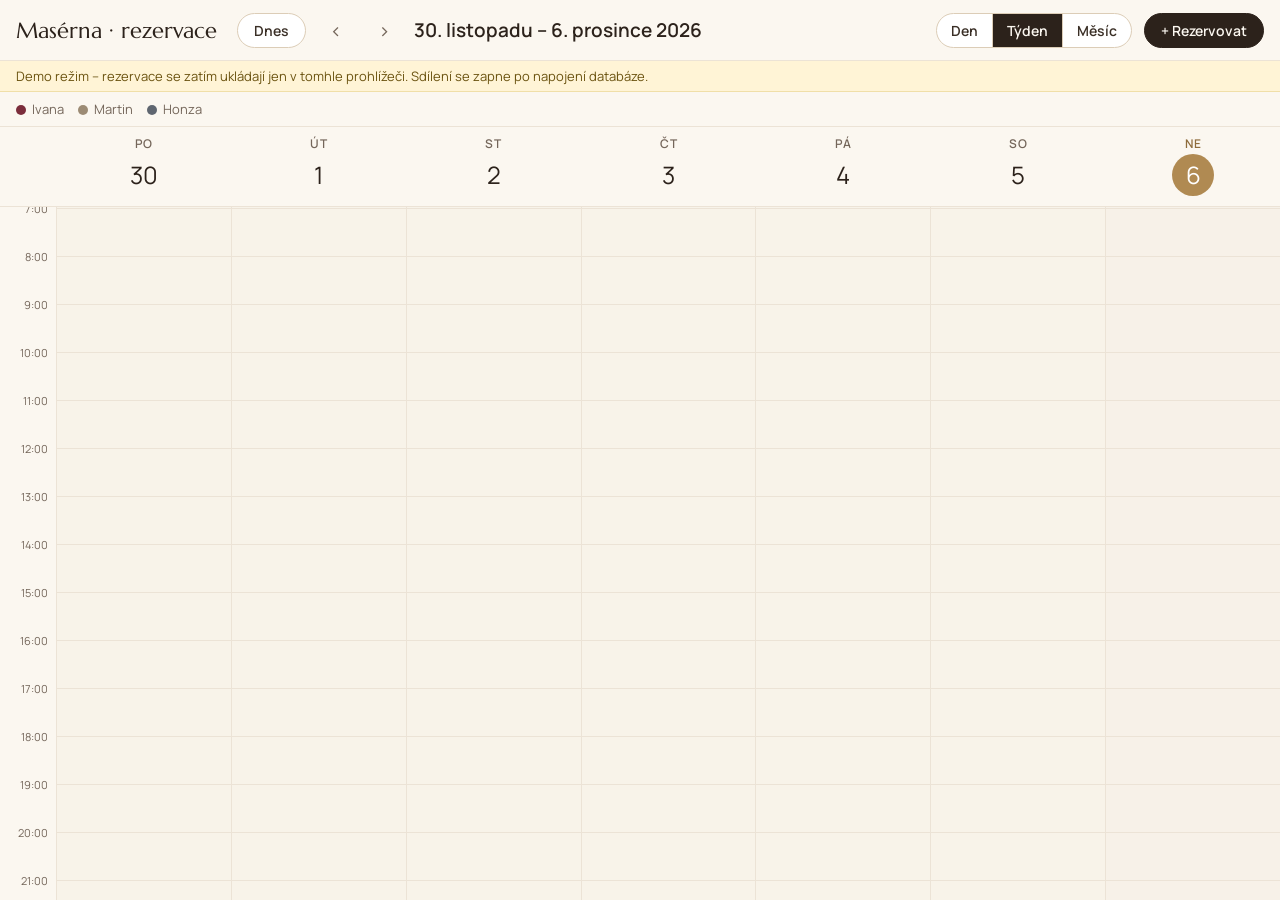
==== maserna/index.html @ 35094e52 "Masérna: sdílený kalendář rezervací (první verze) Co-Authored-By: Claude Opus 5.5 <noreply@anthropic" ====
<!doctype html>
<html lang="cs">
<head>
<meta charset="utf-8">
<meta name="viewport" content="width=device-width, initial-scale=1, viewport-fit=cover">
<meta name="robots" content="noindex, nofollow">
<title>Masérna – rezervace</title>
<link rel="preconnect" href="https://fonts.googleapis.com">
<link rel="preconnect" href="https://fonts.gstatic.com" crossorigin>
<link href="https://fonts.googleapis.com/css2?family=Manrope:wght@400;500;600;700&family=Marcellus&display=swap" rel="stylesheet">
<style>
  :root {
    --cream: #fbf7f0;
    --linen: #f4ece0;
    --sand: #e9dcc8;
    --line: #ece3d6;
    --line-strong: #dccdb7;
    --espresso: #2c221b;
    --ink: #3a2f26;
    --muted: #74665a;
    --gold: #b08a52;
    --gold-deep: #8e6c3c;
    --now: #c0392b;
    --hour: 48px;
    --gutter: 56px;
  }
  * { box-sizing: border-box; }
  html, body { height: 100%; margin: 0; }
  body {
    font-family: Manrope, system-ui, sans-serif;
    color: var(--ink);
    background: var(--cream);
    display: flex; flex-direction: column;
    -webkit-tap-highlight-color: transparent;
  }
  button { font: inherit; color: inherit; cursor: pointer; }

  /* ---------- horní lišta ---------- */
  .bar {
    display: flex; align-items: center; gap: 12px; flex-wrap: wrap;
    padding: 12px 16px; border-bottom: 1px solid var(--line);
    background: var(--cream);
  }
  .brand { font-family: Marcellus, serif; font-size: 22px; color: var(--espresso); margin-right: 8px; white-space: nowrap; }
  .btn {
    border: 1px solid var(--line-strong); background: #fff; border-radius: 999px;
    padding: 7px 16px; font-weight: 600; font-size: 14px;
  }
  .btn:hover { background: var(--linen); }
  .icon-btn {
    width: 36px; height: 36px; border-radius: 50%; border: 0; background: transparent;
    display: inline-grid; place-items: center; font-size: 20px; color: var(--muted);
  }
  .icon-btn:hover { background: var(--linen); color: var(--espresso); }
  .range { font-size: 19px; font-weight: 600; color: var(--espresso); white-space: nowrap; }
  .spacer { flex: 1; }
  .seg { display: inline-flex; border: 1px solid var(--line-strong); border-radius: 999px; overflow: hidden; background: #fff; }
  .seg button { border: 0; background: transparent; padding: 7px 14px; font-weight: 600; font-size: 14px; }
  .seg button + button { border-left: 1px solid var(--line-strong); }
  .seg button.on { background: var(--espresso); color: var(--cream); }
  .btn-primary { background: var(--espresso); color: var(--cream); border-color: var(--espresso); }
  .btn-primary:hover { background: #45362b; }

  .legend { display: flex; gap: 14px; flex-wrap: wrap; padding: 8px 16px; font-size: 13px; color: var(--muted); border-bottom: 1px solid var(--line); align-items: center; }
  .legend .dot { width: 10px; height: 10px; border-radius: 50%; display: inline-block; margin-right: 6px; vertical-align: -1px; }
  .demo { background: #fff4d6; color: #6b5310; padding: 6px 16px; font-size: 13px; border-bottom: 1px solid #f0dfa8; }
  .demo:empty { display: none; }

  /* ---------- časová mřížka (den / týden) ---------- */
  .main { flex: 1; min-height: 0; display: flex; flex-direction: column; }
  .tg-head { display: flex; border-bottom: 1px solid var(--line); background: var(--cream); padding-right: var(--sbw, 0px); }
  .tg-head .gut { width: var(--gutter); flex: none; }
  .dh { flex: 1; min-width: 0; text-align: center; padding: 8px 0 10px; cursor: pointer; border-left: 1px solid transparent; }
  .dh .wd { font-size: 12px; text-transform: uppercase; letter-spacing: .06em; color: var(--muted); font-weight: 600; }
  .dh .dn { font-size: 24px; width: 42px; height: 42px; line-height: 42px; margin: 2px auto 0; border-radius: 50%; color: var(--espresso); }
  .dh.today .wd { color: var(--gold-deep); }
  .dh.today .dn { background: var(--gold); color: #fff; }
  .dh:hover .dn { background: var(--linen); }
  .dh.today:hover .dn { background: var(--gold-deep); }

  .tg-scroll { flex: 1; overflow-y: auto; overflow-x: hidden; position: relative; }
  .tg-body { display: flex; position: relative; height: calc(var(--hour) * 24); user-select: none; -webkit-user-select: none; }
  .tg-body .gut { width: var(--gutter); flex: none; position: relative; }
  .hl { position: absolute; right: 8px; font-size: 11px; color: var(--muted); transform: translateY(-50%); }
  .col { flex: 1; min-width: 0; position: relative; border-left: 1px solid var(--line);
    background-image: linear-gradient(to bottom, var(--line) 1px, transparent 1px);
    background-size: 100% var(--hour);
  }
  .col.past { background-color: rgba(233, 220, 200, .18); }
  .col.today { background-color: rgba(176, 138, 82, .05); }

  .ev {
    position: absolute; left: 2px; right: 6px; border-radius: 6px; padding: 3px 7px;
    color: #fff; font-size: 12px; line-height: 1.3; overflow: hidden; cursor: grab;
    box-shadow: 0 0 0 1px rgba(255,255,255,.9); touch-action: none;
  }
  .ev:active { cursor: grabbing; }
  .ev .who { font-weight: 700; }
  .ev .when, .ev .note { opacity: .92; white-space: nowrap; overflow: hidden; text-overflow: ellipsis; }
  .ev.short { padding-top: 1px; padding-bottom: 1px; }
  .ev.short .who, .ev.short .when { display: inline; }
  .ev.short .when { margin-left: 4px; }
  .ev.dragging { opacity: .85; box-shadow: 0 6px 18px rgba(44,34,27,.3); z-index: 5; }
  .ev .rs { position: absolute; left: 0; right: 0; bottom: 0; height: 8px; cursor: ns-resize; }
  .ghost { position: absolute; left: 2px; right: 6px; border-radius: 6px; background: rgba(44,34,27,.18); border: 1px dashed var(--espresso); font-size: 12px; padding: 3px 7px; color: var(--espresso); font-weight: 600; pointer-events: none; }

  .now { position: absolute; left: -1px; right: 0; height: 2px; background: var(--now); z-index: 4; pointer-events: none; }
  .now::before { content: ""; position: absolute; left: -5px; top: -4px; width: 10px; height: 10px; border-radius: 50%; background: var(--now); }

  /* ---------- měsíc ---------- */
  .mh { display: grid; grid-template-columns: repeat(7, 1fr); border-bottom: 1px solid var(--line); }
  .mh div { text-align: center; font-size: 12px; text-transform: uppercase; letter-spacing: .06em; color: var(--muted); font-weight: 600; padding: 8px 0; }
  .mg { flex: 1; display: grid; grid-template-columns: repeat(7, 1fr); grid-auto-rows: 1fr; min-height: 0; overflow-y: auto; }
  .mc { border-right: 1px solid var(--line); border-bottom: 1px solid var(--line); padding: 4px; min-height: 92px; overflow: hidden; cursor: pointer; }
  .mc.other { background: rgba(233, 220, 200, .25); }
  .mc.other .md { color: var(--muted); opacity: .7; }
  .md { font-size: 13px; font-weight: 600; text-align: center; width: 26px; height: 26px; line-height: 26px; margin: 0 auto 2px; border-radius: 50%; }
  .mc.today .md { background: var(--gold); color: #fff; }
  .chip { display: block; width: 100%; text-align: left; border: 0; border-radius: 4px; color: #fff; font-size: 12px; padding: 2px 6px; margin-top: 2px; white-space: nowrap; overflow: hidden; text-overflow: ellipsis; }
  .more { font-size: 12px; color: var(--muted); padding: 2px 6px; }

  /* ---------- modal ---------- */
  .backdrop { position: fixed; inset: 0; background: rgba(44,34,27,.35); display: none; align-items: center; justify-content: center; z-index: 50; padding: 16px; }
  .backdrop.open { display: flex; }
  .modal { background: #fff; border-radius: 16px; width: 100%; max-width: 420px; padding: 20px 22px; box-shadow: 0 20px 60px rgba(44,34,27,.3); max-height: 100%; overflow-y: auto; }
  .modal h2 { font-family: Marcellus, serif; font-weight: 400; font-size: 22px; margin: 0 0 16px; color: var(--espresso); }
  .lbl { font-size: 12px; font-weight: 600; color: var(--muted); text-transform: uppercase; letter-spacing: .05em; margin: 14px 0 6px; }
  .people { display: flex; flex-wrap: wrap; gap: 8px; }
  .person { border: 2px solid var(--line-strong); background: #fff; border-radius: 999px; padding: 6px 14px 6px 10px; font-weight: 600; font-size: 14px; display: inline-flex; align-items: center; gap: 7px; }
  .person .dot { width: 12px; height: 12px; border-radius: 50%; }
  .person.on { color: #fff; }
  .row { display: flex; gap: 8px; align-items: center; flex-wrap: wrap; }
  input[type=date], input[type=time], input[type=text] {
    font: inherit; font-size: 15px; border: 1px solid var(--line-strong); border-radius: 10px; padding: 8px 10px; background: #fff; color: var(--ink);
  }
  input[type=text] { width: 100%; }
  input:focus { outline: 2px solid var(--gold); outline-offset: 0; border-color: var(--gold); }
  .err { color: var(--now); font-size: 14px; margin-top: 12px; min-height: 0; }
  .err:empty { display: none; }
  .actions { display: flex; gap: 8px; margin-top: 20px; align-items: center; }
  .btn-danger { color: var(--now); border-color: #e9c3bd; }
  .btn-danger:hover { background: #fbeceb; }

  .toast { position: fixed; left: 50%; bottom: 24px; transform: translateX(-50%) translateY(20px); background: var(--espresso); color: var(--cream); padding: 10px 18px; border-radius: 10px; font-size: 14px; opacity: 0; transition: .2s; pointer-events: none; z-index: 60; max-width: calc(100% - 32px); }
  .toast.show { opacity: 1; transform: translateX(-50%) translateY(0); }

  .fab { display: none; }
  @media (max-width: 700px) {
    .brand { font-size: 18px; width: 100%; }
    .range { font-size: 16px; }
    .bar { gap: 6px; padding: 10px 12px; }
    .bar .add-desktop { display: none; }
    :root { --gutter: 44px; --hour: 52px; }
    .dh .dn { font-size: 18px; width: 34px; height: 34px; line-height: 34px; }
    .mc { min-height: 64px; padding: 2px; }
    .chip { font-size: 10px; padding: 1px 3px; }
    .fab { display: grid; place-items: center; position: fixed; right: 18px; bottom: calc(18px + env(safe-area-inset-bottom)); width: 56px; height: 56px; border-radius: 18px; border: 0; background: var(--espresso); color: var(--cream); font-size: 28px; box-shadow: 0 8px 24px rgba(44,34,27,.35); z-index: 20; }
  }
</style>
</head>
<body>

<header class="bar">
  <div class="brand">Masérna · rezervace</div>
  <button class="btn" id="today">Dnes</button>
  <button class="icon-btn" id="prev" aria-label="Předchozí">‹</button>
  <button class="icon-btn" id="next" aria-label="Další">›</button>
  <div class="range" id="range"></div>
  <div class="spacer"></div>
  <div class="seg" id="views">
    <button data-v="day">Den</button><button data-v="week">Týden</button><button data-v="month">Měsíc</button>
  </div>
  <button class="btn btn-primary add-desktop" id="add">+ Rezervovat</button>
</header>
<div class="demo" id="demo"></div>
<div class="legend" id="legend"></div>
<main class="main" id="main"></main>
<button class="fab" id="fab" aria-label="Rezervovat">+</button>

<div class="backdrop" id="backdrop">
  <form class="modal" id="form" autocomplete="off">
    <h2 id="mtitle">Nová rezervace</h2>
    <div class="lbl">Kdo si masérnu bere</div>
    <div class="people" id="mpeople"></div>
    <div class="lbl">Kdy</div>
    <div class="row">
      <input type="date" id="mdate" required>
      <input type="time" id="mfrom" step="900" required>
      <span>–</span>
      <input type="time" id="mto" step="900" required>
    </div>
    <div class="lbl">Poznámka (nepovinné)</div>
    <input type="text" id="mnote" maxlength="80" placeholder="např. klientka, úklid…">
    <div class="err" id="merr"></div>
    <div class="actions">
      <button type="button" class="btn btn-danger" id="mdel">Smazat</button>
      <div class="spacer"></div>
      <button type="button" class="btn" id="mcancel">Zrušit</button>
      <button type="submit" class="btn btn-primary">Uložit</button>
    </div>
  </form>
</div>
<div class="toast" id="toast"></div>

<script src="config.js"></script>
<script>
(() => {
  const CFG = window.MASERNA_CONFIG || {};
  const PEOPLE = CFG.people || [];
  const SNAP = 15;               // minuty
  const DAY_MIN = 24 * 60;
  const $ = (id) => document.getElementById(id);

  // ---------- datumy ----------
  const sod = (d) => { const x = new Date(d); x.setHours(0, 0, 0, 0); return x; };
  const addDays = (d, n) => { const x = new Date(d); x.setDate(x.getDate() + n); return x; };
  const sow = (d) => { const x = sod(d); return addDays(x, -((x.getDay() + 6) % 7)); }; // pondělí
  const sameDay = (a, b) => a.getFullYear() === b.getFullYear() && a.getMonth() === b.getMonth() && a.getDate() === b.getDate();
  const minsOf = (d) => d.getHours() * 60 + d.getMinutes();
  const atMin = (day, m) => { const x = sod(day); x.setMinutes(m); return x; };
  const pad = (n) => String(n).padStart(2, "0");
  const ymd = (d) => `${d.getFullYear()}-${pad(d.getMonth() + 1)}-${pad(d.getDate())}`;
  const hm = (d) => `${d.getHours()}:${pad(d.getMinutes())}`;
  const hmInput = (d) => `${pad(d.getHours())}:${pad(d.getMinutes())}`;
  const parseYmd = (s) => { const [y, m, d] = s.split("-").map(Number); return new Date(y, m - 1, d); };
  const fmt = (d, o) => new Intl.DateTimeFormat("cs-CZ", o).format(d);
  const cap = (s) => s.charAt(0).toUpperCase() + s.slice(1);

  const colorOf = (name) => (PEOPLE.find((p) => p.name === name) || {}).color || "#8a7b6d";

  // ---------- úložiště ----------
  const remote = CFG.supabaseUrl && CFG.supabaseKey;
  const store = remote ? supabaseStore() : localStore();

  function supabaseStore() {
    const base = CFG.supabaseUrl.replace(/\/$/, "") + "/rest/v1/bookings";
    const headers = {
      apikey: CFG.supabaseKey,
      Authorization: "Bearer " + CFG.supabaseKey,
      "Content-Type": "application/json",
      Prefer: "return=representation",
    };
    async function call(url, opts = {}) {
      const r = await fetch(url, { ...opts, headers });
      if (!r.ok) {
        const body = await r.json().catch(() => ({}));
        const e = new Error(body.message || r.statusText);
        e.conflict = body.code === "23P01"; // porušení exclusion constraintu = překryv
        throw e;
      }
      return r.status === 204 ? null : r.json();
    }
    return {
      list: (from, to) => call(`${base}?select=*&starts_at=lt.${encodeURIComponent(to.toISOString())}&ends_at=gt.${encodeURIComponent(from.toISOString())}&order=starts_at`),
      create: (b) => call(base, { method: "POST", body: JSON.stringify(b) }).then((r) => r[0]),
      update: (id, b) => call(`${base}?id=eq.${id}`, { method: "PATCH", body: JSON.stringify(b) }).then((r) => r[0]),
      remove: (id) => call(`${base}?id=eq.${id}`, { method: "DELETE" }),
    };
  }

  function localStore() {
    const KEY = "maserna-demo";
    const read = () => { try { return JSON.parse(localStorage.getItem(KEY)) || []; } catch { return []; } };
    const write = (a) => { try { localStorage.setItem(KEY, JSON.stringify(a)); } catch {} };
    return {
      list: async (from, to) => read().filter((b) => new Date(b.starts_at) < to && new Date(b.ends_at) > from),
      create: async (b) => { const n = { ...b, id: crypto.randomUUID() }; write([...read(), n]); return n; },
      update: async (id, b) => { const a = read().map((x) => (x.id === id ? { ...x, ...b } : x)); write(a); return a.find((x) => x.id === id); },
      remove: async (id) => write(read().filter((x) => x.id !== id)),
    };
  }

  // ---------- stav ----------
  let view = localGet("maserna-view") || (innerWidth < 700 ? "day" : "week");
  if (innerWidth < 700 && view === "week") view = "day";
  let cursor = sod(new Date());
  let bookings = [];
  let busy = false;         // probíhá tažení – nepřekreslovat z pollingu
  let editing = null;       // upravovaná rezervace (null = nová)
  let lastScroll = null;

  function localGet(k) { try { return localStorage.getItem(k); } catch { return null; } }
  function localSet(k, v) { try { localStorage.setItem(k, v); } catch {} }

  function visibleRange() {
    if (view === "day") return [sod(cursor), addDays(sod(cursor), 1)];
    if (view === "week") { const s = sow(cursor); return [s, addDays(s, 7)]; }
    const first = new Date(cursor.getFullYear(), cursor.getMonth(), 1);
    const s = sow(first);
    return [s, addDays(s, 42)];
  }

  async function load() {
    const [from, to] = visibleRange();
    try {
      bookings = await store.list(from, to);
    } catch (e) {
      toast("Nepodařilo se načíst rezervace: " + e.message);
    }
    if (!busy) render();
  }

  function conflictWith(start, end, ignoreId) {
    return bookings.find((b) => b.id !== ignoreId && new Date(b.starts_at) < end && new Date(b.ends_at) > start);
  }

  function conflictMsg() {
    return "V tu dobu už je masérna rezervovaná.";
  }

  async function save(id, data) {
    try {
      if (id) {
        const u = await store.update(id, data);
        bookings = bookings.map((b) => (b.id === id ? u : b));
      } else {
        bookings.push(await store.create(data));
      }
      render();
      return true;
    } catch (e) {
      await load();
      toast(e.conflict ? conflictMsg() : "Uložení selhalo: " + e.message);
      return false;
    }
  }

  // ---------- vykreslení ----------
  function render() {
    for (const b of document.querySelectorAll("#views button")) b.classList.toggle("on", b.dataset.v === view);
    $("range").textContent = rangeLabel();
    const sc = document.querySelector(".tg-scroll");
    if (sc) lastScroll = sc.scrollTop;
    const main = $("main");
    main.innerHTML = "";
    if (view === "month") renderMonth(main); else renderGrid(main);
  }

  function rangeLabel() {
    if (view === "day") return cap(fmt(cursor, { weekday: "long", day: "numeric", month: "long", year: "numeric" }));
    if (view === "month") return cap(fmt(cursor, { month: "long", year: "numeric" }));
    const s = sow(cursor), e = addDays(s, 6);
    if (s.getMonth() === e.getMonth()) return `${s.getDate()}.–${fmt(e, { day: "numeric", month: "long", year: "numeric" })}`;
    return `${fmt(s, { day: "numeric", month: "long" })} – ${fmt(e, { day: "numeric", month: "long", year: "numeric" })}`;
  }

  function renderGrid(main) {
    const days = view === "day" ? [sod(cursor)] : [...Array(7)].map((_, i) => addDays(sow(cursor), i));
    const today = sod(new Date());

    const head = el("div", "tg-head");
    head.append(el("div", "gut"));
    for (const d of days) {
      const h = el("div", "dh" + (sameDay(d, today) ? " today" : ""));
      h.innerHTML = `<div class="wd">${fmt(d, { weekday: "short" })}</div><div class="dn">${d.getDate()}</div>`;
      h.onclick = () => { cursor = d; setView("day"); };
      head.append(h);
    }

    const scroll = el("div", "tg-scroll");
    const body = el("div", "tg-body");
    const gut = el("div", "gut");
    for (let h = 1; h < 24; h++) {
      const l = el("div", "hl");
      l.style.top = `calc(var(--hour) * ${h})`;
      l.textContent = `${h}:00`;
      gut.append(l);
    }
    body.append(gut);

    for (const d of days) {
      const col = el("div", "col" + (sameDay(d, today) ? " today" : d < today ? " past" : ""));
      col.dataset.date = ymd(d);
      layoutDay(d).forEach(({ b, lane, lanes }) => col.append(eventEl(b, lane, lanes)));
      if (sameDay(d, today)) {
        const n = el("div", "now");
        n.style.top = `calc(var(--hour) * ${minsOf(new Date()) / 60})`;
        col.append(n);
      }
      attachCreate(col);
      body.append(col);
    }
    scroll.append(body);
    main.append(head, scroll);

    // šířka scrollbaru, ať hlavička sedí na sloupce
    head.style.setProperty("--sbw", scroll.offsetWidth - scroll.clientWidth + "px");
    scroll.scrollTop = lastScroll ?? hourPx() * (CFG.dayStartHour ?? 7);
  }

  const hourPx = () => parseFloat(getComputedStyle(document.documentElement).getPropertyValue("--hour")) || 48;

  // Rozdělí překrývající se rezervace (pokud by nějaké byly) do sloupečků vedle sebe.
  function layoutDay(day) {
    const list = bookings
      .filter((b) => sameDay(new Date(b.starts_at), day))
      .sort((a, b) => new Date(a.starts_at) - new Date(b.starts_at));
    const out = [];
    let cluster = [], clusterEnd = 0;
    const flush = () => {
      const laneEnds = [];
      for (const it of cluster) {
        let lane = laneEnds.findIndex((e) => e <= it.s);
        if (lane < 0) lane = laneEnds.length;
        laneEnds[lane] = it.e;
        it.lane = lane;
      }
      cluster.forEach((it) => out.push({ b: it.b, lane: it.lane, lanes: laneEnds.length }));
      cluster = [];
    };
    for (const b of list) {
      const s = minsOf(new Date(b.starts_at));
      const e = sameDay(new Date(b.ends_at), day) ? minsOf(new Date(b.ends_at)) : DAY_MIN;
      if (cluster.length && s >= clusterEnd) flush();
      cluster.push({ b, s, e });
      clusterEnd = Math.max(clusterEnd, e);
    }
    if (cluster.length) flush();
    return out;
  }

  function eventEl(b, lane = 0, lanes = 1) {
    const s = new Date(b.starts_at), e = new Date(b.ends_at);
    const ev = el("div", "ev");
    ev.dataset.id = b.id;
    ev.style.background = colorOf(b.person);
    if (lanes > 1) {
      ev.style.left = `calc(${(lane / lanes) * 100}% + 2px)`;
      ev.style.right = "auto";
      ev.style.width = `calc(${100 / lanes}% - 6px)`;
    }
    placeEvent(ev, minsOf(s), sameDay(s, e) ? minsOf(e) : DAY_MIN);
    ev.innerHTML = `<div class="who"></div><div class="when"></div><div class="note"></div><div class="rs"></div>`;
    fillEvent(ev, b.person, s, e, b.note);
    attachDrag(ev, b);
    return ev;
  }

  function placeEvent(ev, sMin, eMin) {
    ev.style.top = `calc(var(--hour) * ${sMin / 60})`;
    ev.style.height = `calc(var(--hour) * ${(eMin - sMin) / 60} - 2px)`;
    ev.classList.toggle("short", eMin - sMin <= 30);
  }

  function fillEvent(ev, person, s, e, note) {
    ev.querySelector(".who").textContent = person;
    ev.querySelector(".when").textContent = `${hm(s)}–${hm(e)}`;
    ev.querySelector(".note").textContent = note || "";
  }

  function renderMonth(main) {
    const [start] = visibleRange();
    const today = sod(new Date());
    const mh = el("div", "mh");
    for (let i = 0; i < 7; i++) mh.append(Object.assign(el("div"), { textContent: fmt(addDays(start, i), { weekday: "short" }) }));
    const mg = el("div", "mg");
    const maxChips = innerWidth < 700 ? 2 : 3;
    for (let i = 0; i < 42; i++) {
      const d = addDays(start, i);
      const c = el("div", "mc" + (d.getMonth() !== cursor.getMonth() ? " other" : "") + (sameDay(d, today) ? " today" : ""));
      c.append(Object.assign(el("div", "md"), { textContent: d.getDate() }));
      const list = bookings.filter((b) => sameDay(new Date(b.starts_at), d)).sort((a, b) => new Date(a.starts_at) - new Date(b.starts_at));
      list.slice(0, maxChips).forEach((b) => {
        const ch = el("button", "chip");
        ch.type = "button";
        ch.style.background = colorOf(b.person);
        ch.textContent = `${hm(new Date(b.starts_at))} ${b.person}`;
        ch.onclick = (e) => { e.stopPropagation(); openModal(b); };
        c.append(ch);
      });
      if (list.length > maxChips) c.append(Object.assign(el("div", "more"), { textContent: `+${list.length - maxChips} další` }));
      c.onclick = () => { cursor = d; setView("day"); };
      mg.append(c);
    }
    main.append(mh, mg);
  }

  function renderLegend() {
    $("legend").innerHTML = PEOPLE.map((p) => `<span><span class="dot" style="background:${p.color}"></span>${esc(p.name)}</span>`).join("");
    $("demo").textContent = remote ? "" : "Demo režim – rezervace se zatím ukládají jen v tomhle prohlížeči. Sdílení se zapne po napojení databáze.";
  }

  // ---------- interakce v mřížce ----------
  function colAt(x) {
    for (const c of document.querySelectorAll(".col")) {
      const r = c.getBoundingClientRect();
      if (x >= r.left && x < r.right) return c;
    }
    return null;
  }
  const yToMin = (col, y) => ((y - col.getBoundingClientRect().top) / hourPx()) * 60;
  const snap = (m, f = Math.round) => f(m / SNAP) * SNAP;
  const clamp = (v, a, b) => Math.max(a, Math.min(b, v));

  // tažením po prázdném místě se vytvoří nová rezervace, ťuknutím 1h rezervace
  function attachCreate(col) {
    col.addEventListener("pointerdown", (e) => {
      if (e.target !== col || e.button > 0) return;
      const touch = e.pointerType === "touch";
      const m0 = clamp(snap(yToMin(col, e.clientY), Math.floor), 0, DAY_MIN - SNAP);
      const x0 = e.clientX, y0 = e.clientY;
      let ghost = null, range = null, cancelled = false;

      const move = (ev) => {
        if (touch) return; // na mobilu tah = scroll
        if (!ghost && Math.hypot(ev.clientX - x0, ev.clientY - y0) < 5) return;
        busy = true;
        if (!ghost) { ghost = el("div", "ghost"); col.append(ghost); }
        const m1 = clamp(snap(yToMin(col, ev.clientY), Math.ceil), 0, DAY_MIN);
        const s = Math.min(m0, m1), en = Math.max(m0 + SNAP, m1);
        range = [s, en];
        ghost.style.top = `calc(var(--hour) * ${s / 60})`;
        ghost.style.height = `calc(var(--hour) * ${(en - s) / 60} - 2px)`;
        const d = parseYmd(col.dataset.date);
        ghost.textContent = `${hm(atMin(d, s))}–${hm(atMin(d, en))}`;
      };
      const cancel = () => { cancelled = true; cleanup(); };
      const up = () => {
        cleanup();
        if (cancelled) return;
        const d = parseYmd(col.dataset.date);
        let s, en;
        if (range) [s, en] = range;
        else { s = clamp(Math.floor(m0 / 30) * 30, 0, DAY_MIN - 60); en = s + 60; }
        openModal(null, atMin(d, s), atMin(d, en));
        ghost?.remove();
        busy = false;
      };
      const cleanup = () => {
        removeEventListener("pointermove", move);
        removeEventListener("pointerup", up);
        removeEventListener("pointercancel", cancel);
        if (cancelled) { ghost?.remove(); busy = false; }
      };
      addEventListener("pointermove", move);
      addEventListener("pointerup", up);
      addEventListener("pointercancel", cancel);
    });
  }

  // přesun rezervace (i mezi dny) a změna délky za spodní okraj
  function attachDrag(ev, b) {
    ev.addEventListener("pointerdown", (e) => {
      if (e.button > 0) return;
      e.stopPropagation();
      e.preventDefault();
      const resize = e.target.classList.contains("rs");
      const os = new Date(b.starts_at), oe = new Date(b.ends_at);
      const sMin = minsOf(os), dur = (oe - os) / 60000;
      const x0 = e.clientX, y0 = e.clientY;
      let moved = false, ns = os, ne = oe;

      const move = (m) => {
        if (!moved && Math.hypot(m.clientX - x0, m.clientY - y0) < 5) return;
        moved = true; busy = true;
        ev.classList.add("dragging");
        const delta = snap(((m.clientY - y0) / hourPx()) * 60);
        if (resize) {
          const eMin = clamp(sMin + dur + delta, sMin + SNAP, DAY_MIN);
          ns = os; ne = atMin(os, eMin);
          placeEvent(ev, sMin, eMin);
        } else {
          const col = colAt(m.clientX) || ev.parentElement;
          if (col !== ev.parentElement) col.append(ev);
          const d = parseYmd(col.dataset.date);
          const st = clamp(sMin + delta, 0, DAY_MIN - dur);
          ns = atMin(d, st); ne = new Date(ns.getTime() + dur * 60000);
          placeEvent(ev, st, st + dur);
        }
        fillEvent(ev, b.person, ns, ne, b.note);
      };
      const up = async () => {
        removeEventListener("pointermove", move);
        removeEventListener("pointerup", up);
        removeEventListener("pointercancel", up);
        ev.classList.remove("dragging");
        busy = false;
        if (!moved) return openModal(b);
        if (+ns === +os && +ne === +oe) return render();
        const c = conflictWith(ns, ne, b.id);
        if (c) { toast(conflictMsg(c)); return render(); }
        await save(b.id, { starts_at: ns.toISOString(), ends_at: ne.toISOString() });
      };
      addEventListener("pointermove", move);
      addEventListener("pointerup", up);
      addEventListener("pointercancel", up);
    });
  }

  // ---------- modal ----------
  let chosen = null;

  function openModal(b, start, end) {
    editing = b;
    if (b) { start = new Date(b.starts_at); end = new Date(b.ends_at); }
    if (!start) {
      const n = new Date();
      const base = view === "day" || sameDay(cursor, sod(n)) ? (sameDay(cursor, sod(n)) ? n : cursor) : cursor;
      const m = sameDay(base, n) ? Math.ceil((minsOf(n) + 1) / 30) * 30 : 9 * 60;
      start = atMin(base, Math.min(m, DAY_MIN - 60));
      end = new Date(start.getTime() + 3600000);
    }
    chosen = b ? b.person : localGet("maserna-me") || null;
    $("mtitle").textContent = b ? "Upravit rezervaci" : "Nová rezervace";
    $("mdate").value = ymd(start);
    $("mfrom").value = hmInput(start);
    $("mto").value = hmInput(end);
    $("mnote").value = b?.note || "";
    $("mdel").style.display = b ? "" : "none";
    $("merr").textContent = "";
    renderPeople();
    $("backdrop").classList.add("open");
  }

  function closeModal() { $("backdrop").classList.remove("open"); editing = null; }

  function renderPeople() {
    const wrap = $("mpeople");
    wrap.innerHTML = "";
    for (const p of PEOPLE) {
      const btn = el("button", "person" + (chosen === p.name ? " on" : ""));
      btn.type = "button";
      btn.innerHTML = `<span class="dot" style="background:${p.color}"></span>${esc(p.name)}`;
      if (chosen === p.name) { btn.style.background = p.color; btn.style.borderColor = p.color; btn.querySelector(".dot").style.background = "#fff"; }
      btn.onclick = () => { chosen = p.name; renderPeople(); };
      wrap.append(btn);
    }
  }

  $("form").addEventListener("submit", async (e) => {
    e.preventDefault();
    const err = $("merr");
    if (!chosen) return (err.textContent = "Vyber, kdo si masérnu bere.");
    const d = parseYmd($("mdate").value);
    const [fh, fm] = $("mfrom").value.split(":").map(Number);
    const [th, tm] = $("mto").value.split(":").map(Number);
    const s = atMin(d, fh * 60 + fm);
    const en = th === 0 && tm === 0 ? addDays(d, 1) : atMin(d, th * 60 + tm);
    if (en <= s) return (err.textContent = "Konec musí být později než začátek.");
    // ověř kolize i mimo zrovna zobrazený rozsah
    try {
      const around = await store.list(s, en);
      const c = around.find((x) => x.id !== editing?.id);
      if (c) return (err.textContent = conflictMsg(c));
    } catch {}
    localSet("maserna-me", chosen);
    const data = { person: chosen, note: $("mnote").value.trim() || null, starts_at: s.toISOString(), ends_at: en.toISOString() };
    const id = editing?.id;
    if (await save(id, data)) {
      closeModal();
      toast(id ? "Rezervace upravena." : "Masérna je zarezervovaná.");
    }
  });

  $("mdel").onclick = async () => {
    if (!editing || !confirm(`Smazat rezervaci – ${editing.person}?`)) return;
    try {
      await store.remove(editing.id);
      bookings = bookings.filter((b) => b.id !== editing.id);
      closeModal();
      render();
      toast("Rezervace smazána.");
    } catch (e) { $("merr").textContent = "Smazání selhalo: " + e.message; }
  };
  $("mcancel").onclick = closeModal;
  $("backdrop").addEventListener("pointerdown", (e) => { if (e.target === $("backdrop")) closeModal(); });

  // ---------- navigace ----------
  function setView(v) { view = v; localSet("maserna-view", v); lastScroll = null; load(); }
  function shift(dir) {
    if (view === "day") cursor = addDays(cursor, dir);
    else if (view === "week") cursor = addDays(cursor, 7 * dir);
    else cursor = new Date(cursor.getFullYear(), cursor.getMonth() + dir, 1);
    load();
  }
  $("prev").onclick = () => shift(-1);
  $("next").onclick = () => shift(1);
  $("today").onclick = () => { cursor = sod(new Date()); lastScroll = null; load(); };
  for (const b of document.querySelectorAll("#views button")) b.onclick = () => setView(b.dataset.v);
  $("add").onclick = $("fab").onclick = () => openModal(null);

  addEventListener("keydown", (e) => {
    if (e.key === "Escape") return closeModal();
    if ($("backdrop").classList.contains("open") || e.target.matches("input")) return;
    if (e.key === "ArrowLeft") shift(-1);
    if (e.key === "ArrowRight") shift(1);
    if (e.key === "t") $("today").click();
    if (e.key === "d") setView("day");
    if (e.key === "w") setView("week");
    if (e.key === "m") setView("month");
  });

  // ---------- pomocné ----------
  function el(tag, cls) { const x = document.createElement(tag); if (cls) x.className = cls; return x; }
  function esc(s) { return String(s).replace(/[&<>"]/g, (c) => ({ "&": "&amp;", "<": "&lt;", ">": "&gt;", '"': "&quot;" })[c]); }
  let toastT;
  function toast(msg) {
    const t = $("toast");
    t.textContent = msg;
    t.classList.add("show");
    clearTimeout(toastT);
    toastT = setTimeout(() => t.classList.remove("show"), 3500);
  }

  // ---------- start + průběžná synchronizace ----------
  renderLegend();
  load();
  setInterval(() => { if (!busy && !document.hidden) load(); }, 15000);
  document.addEventListener("visibilitychange", () => { if (!document.hidden) load(); });
  // posun čáry „teď" každou minutu
  setInterval(() => {
    const n = document.querySelector(".now");
    if (n) n.style.top = `calc(var(--hour) * ${minsOf(new Date()) / 60})`;
  }, 60000);
})();
</script>
</body>
</html>
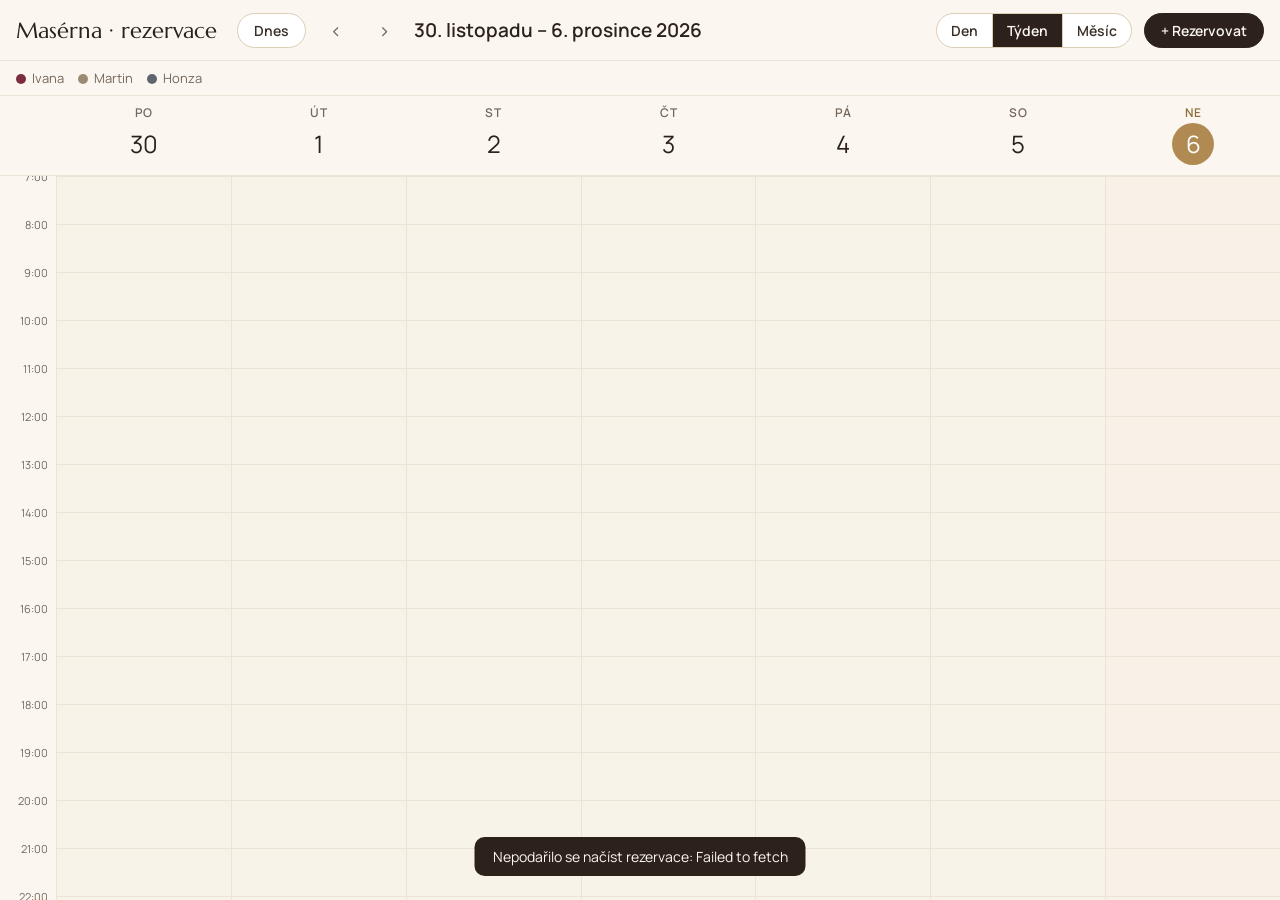
==== commit f5a957a0: "Masérna: napojení na sdílenou databázi Supabase Co-Authored-By: Claude Opus 5.5 <noreply@anthropic.c" ====
--- a/maserna/index.html
+++ b/maserna/index.html
@@ -236,7 +236,8 @@
     const base = CFG.supabaseUrl.replace(/\/$/, "") + "/rest/v1/bookings";
     const headers = {
       apikey: CFG.supabaseKey,
-      Authorization: "Bearer " + CFG.supabaseKey,
+      // legacy anon klíč (JWT) se posílá i jako Bearer, nový publishable klíč stačí v apikey
+      ...(CFG.supabaseKey.startsWith("eyJ") ? { Authorization: "Bearer " + CFG.supabaseKey } : {}),
       "Content-Type": "application/json",
       Prefer: "return=representation",
     };
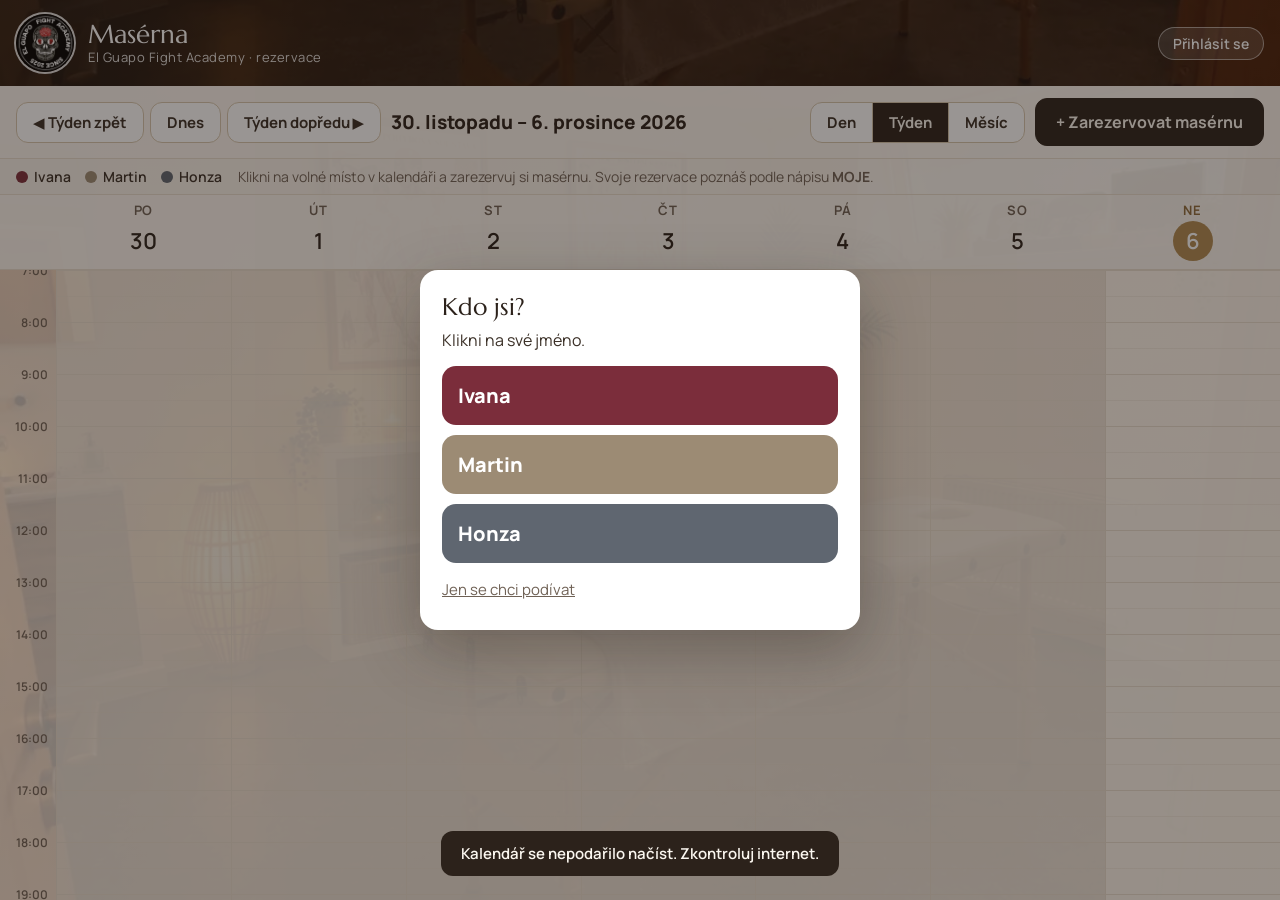
==== commit 3e62a22a: "Masérna: přihlášení PINem, každý mění jen své rezervace, nový vzhled s fotkou a logem El Guapo Co-Au" ====
--- a/maserna/index.html
+++ b/maserna/index.html
@@ -4,24 +4,25 @@
 <meta charset="utf-8">
 <meta name="viewport" content="width=device-width, initial-scale=1, viewport-fit=cover">
 <meta name="robots" content="noindex, nofollow">
-<title>Masérna – rezervace</title>
+<title>Masérna El Guapo – rezervace</title>
+<link rel="icon" href="elguapo-logo.png">
+<link rel="apple-touch-icon" href="elguapo-logo.png">
 <link rel="preconnect" href="https://fonts.googleapis.com">
 <link rel="preconnect" href="https://fonts.gstatic.com" crossorigin>
-<link href="https://fonts.googleapis.com/css2?family=Manrope:wght@400;500;600;700&family=Marcellus&display=swap" rel="stylesheet">
+<link href="https://fonts.googleapis.com/css2?family=Manrope:wght@400;500;600;700;800&family=Marcellus&display=swap" rel="stylesheet">
 <style>
   :root {
     --cream: #fbf7f0;
     --linen: #f4ece0;
-    --sand: #e9dcc8;
-    --line: #ece3d6;
-    --line-strong: #dccdb7;
+    --line: #e7dccd;
+    --line-strong: #d6c6ae;
     --espresso: #2c221b;
     --ink: #3a2f26;
-    --muted: #74665a;
+    --muted: #6f6155;
     --gold: #b08a52;
     --gold-deep: #8e6c3c;
     --now: #c0392b;
-    --hour: 48px;
+    --hour: 52px;
     --gutter: 56px;
   }
   * { box-sizing: border-box; }
@@ -32,47 +33,57 @@
     background: var(--cream);
     display: flex; flex-direction: column;
     -webkit-tap-highlight-color: transparent;
+    position: relative;
+  }
+  /* vybledlá fotka masérny za kalendářem */
+  body::before {
+    content: ""; position: fixed; inset: 0; z-index: -1;
+    background: linear-gradient(rgba(251,247,240,.74), rgba(251,247,240,.82)), url("maserna-foto.webp") center 40% / cover no-repeat;
   }
   button { font: inherit; color: inherit; cursor: pointer; }
 
-  /* ---------- horní lišta ---------- */
-  .bar {
-    display: flex; align-items: center; gap: 12px; flex-wrap: wrap;
-    padding: 12px 16px; border-bottom: 1px solid var(--line);
-    background: var(--cream);
-  }
-  .brand { font-family: Marcellus, serif; font-size: 22px; color: var(--espresso); margin-right: 8px; white-space: nowrap; }
-  .btn {
-    border: 1px solid var(--line-strong); background: #fff; border-radius: 999px;
-    padding: 7px 16px; font-weight: 600; font-size: 14px;
-  }
+  /* ---------- hlavička s fotkou a logem ---------- */
+  .hero {
+    position: relative; color: #fff; padding: 14px 16px;
+    display: flex; align-items: center; gap: 14px;
+    background: linear-gradient(90deg, rgba(30,22,16,.88), rgba(30,22,16,.55)), url("maserna-foto.webp") center 62% / cover no-repeat;
+  }
+  .hero img { width: 58px; height: 58px; border-radius: 50%; flex: none; box-shadow: 0 0 0 2px rgba(255,255,255,.85); }
+  .hero h1 { font-family: Marcellus, serif; font-weight: 400; font-size: 26px; margin: 0; line-height: 1.1; }
+  .hero .sub { font-size: 13px; opacity: .85; letter-spacing: .04em; }
+  .hero .spacer { flex: 1; }
+  .me { display: flex; align-items: center; gap: 10px; font-size: 15px; text-align: right; }
+  .me .who { font-weight: 700; }
+  .me .dot { width: 12px; height: 12px; border-radius: 50%; display: inline-block; margin-right: 6px; vertical-align: -1px; box-shadow: 0 0 0 2px #fff; }
+  .me button { background: rgba(255,255,255,.14); border: 1px solid rgba(255,255,255,.5); color: #fff; border-radius: 999px; padding: 6px 14px; font-size: 14px; font-weight: 600; }
+  .me button:hover { background: rgba(255,255,255,.25); }
+
+  /* ---------- ovládání ---------- */
+  .bar { display: flex; align-items: center; gap: 10px; flex-wrap: wrap; padding: 12px 16px; border-bottom: 1px solid var(--line); background: rgba(251,247,240,.92); }
+  .btn { border: 1px solid var(--line-strong); background: #fff; border-radius: 12px; padding: 9px 16px; font-weight: 700; font-size: 15px; white-space: nowrap; }
   .btn:hover { background: var(--linen); }
-  .icon-btn {
-    width: 36px; height: 36px; border-radius: 50%; border: 0; background: transparent;
-    display: inline-grid; place-items: center; font-size: 20px; color: var(--muted);
-  }
-  .icon-btn:hover { background: var(--linen); color: var(--espresso); }
-  .range { font-size: 19px; font-weight: 600; color: var(--espresso); white-space: nowrap; }
+  .btn-primary { background: var(--espresso); color: var(--cream); border-color: var(--espresso); }
+  .btn-primary:hover { background: #45362b; }
+  .btn-big { padding: 12px 20px; font-size: 16px; }
+  .nav { display: flex; gap: 6px; }
+  .range { font-size: 19px; font-weight: 800; color: var(--espresso); }
   .spacer { flex: 1; }
-  .seg { display: inline-flex; border: 1px solid var(--line-strong); border-radius: 999px; overflow: hidden; background: #fff; }
-  .seg button { border: 0; background: transparent; padding: 7px 14px; font-weight: 600; font-size: 14px; }
+  .seg { display: inline-flex; border: 1px solid var(--line-strong); border-radius: 12px; overflow: hidden; background: #fff; }
+  .seg button { border: 0; background: transparent; padding: 9px 16px; font-weight: 700; font-size: 15px; }
   .seg button + button { border-left: 1px solid var(--line-strong); }
   .seg button.on { background: var(--espresso); color: var(--cream); }
-  .btn-primary { background: var(--espresso); color: var(--cream); border-color: var(--espresso); }
-  .btn-primary:hover { background: #45362b; }
-
-  .legend { display: flex; gap: 14px; flex-wrap: wrap; padding: 8px 16px; font-size: 13px; color: var(--muted); border-bottom: 1px solid var(--line); align-items: center; }
-  .legend .dot { width: 10px; height: 10px; border-radius: 50%; display: inline-block; margin-right: 6px; vertical-align: -1px; }
-  .demo { background: #fff4d6; color: #6b5310; padding: 6px 16px; font-size: 13px; border-bottom: 1px solid #f0dfa8; }
-  .demo:empty { display: none; }
+
+  .info { display: flex; gap: 16px; flex-wrap: wrap; align-items: center; padding: 8px 16px; font-size: 14px; color: var(--muted); border-bottom: 1px solid var(--line); background: rgba(251,247,240,.8); }
+  .legend { display: flex; gap: 14px; flex-wrap: wrap; font-weight: 600; color: var(--ink); }
+  .legend .dot { width: 12px; height: 12px; border-radius: 50%; display: inline-block; margin-right: 6px; vertical-align: -1px; }
 
   /* ---------- časová mřížka (den / týden) ---------- */
   .main { flex: 1; min-height: 0; display: flex; flex-direction: column; }
-  .tg-head { display: flex; border-bottom: 1px solid var(--line); background: var(--cream); padding-right: var(--sbw, 0px); }
+  .tg-head { display: flex; border-bottom: 1px solid var(--line); background: rgba(251,247,240,.92); padding-right: var(--sbw, 0px); }
   .tg-head .gut { width: var(--gutter); flex: none; }
-  .dh { flex: 1; min-width: 0; text-align: center; padding: 8px 0 10px; cursor: pointer; border-left: 1px solid transparent; }
-  .dh .wd { font-size: 12px; text-transform: uppercase; letter-spacing: .06em; color: var(--muted); font-weight: 600; }
-  .dh .dn { font-size: 24px; width: 42px; height: 42px; line-height: 42px; margin: 2px auto 0; border-radius: 50%; color: var(--espresso); }
+  .dh { flex: 1; min-width: 0; text-align: center; padding: 6px 0 8px; cursor: pointer; }
+  .dh .wd { font-size: 13px; text-transform: uppercase; letter-spacing: .06em; color: var(--muted); font-weight: 700; }
+  .dh .dn { font-size: 22px; font-weight: 600; width: 40px; height: 40px; line-height: 40px; margin: 2px auto 0; border-radius: 50%; color: var(--espresso); }
   .dh.today .wd { color: var(--gold-deep); }
   .dh.today .dn { background: var(--gold); color: #fff; }
   .dh:hover .dn { background: var(--linen); }
@@ -81,122 +92,188 @@
   .tg-scroll { flex: 1; overflow-y: auto; overflow-x: hidden; position: relative; }
   .tg-body { display: flex; position: relative; height: calc(var(--hour) * 24); user-select: none; -webkit-user-select: none; }
   .tg-body .gut { width: var(--gutter); flex: none; position: relative; }
-  .hl { position: absolute; right: 8px; font-size: 11px; color: var(--muted); transform: translateY(-50%); }
-  .col { flex: 1; min-width: 0; position: relative; border-left: 1px solid var(--line);
-    background-image: linear-gradient(to bottom, var(--line) 1px, transparent 1px);
-    background-size: 100% var(--hour);
-  }
-  .col.past { background-color: rgba(233, 220, 200, .18); }
-  .col.today { background-color: rgba(176, 138, 82, .05); }
+  .hl { position: absolute; right: 8px; font-size: 12px; font-weight: 600; color: var(--muted); transform: translateY(-50%); }
+  .col { flex: 1; min-width: 0; position: relative; border-left: 1px solid var(--line); cursor: pointer;
+    background-color: rgba(255,255,255,.6);
+    background-image: linear-gradient(to bottom, var(--line) 1px, transparent 1px), linear-gradient(to bottom, rgba(231,220,205,.45) 1px, transparent 1px);
+    background-size: 100% var(--hour), 100% calc(var(--hour) / 2);
+  }
+  .col.past { background-color: rgba(240,232,220,.6); }
+  .col.today { background-color: rgba(255,250,240,.85); }
 
   .ev {
-    position: absolute; left: 2px; right: 6px; border-radius: 6px; padding: 3px 7px;
-    color: #fff; font-size: 12px; line-height: 1.3; overflow: hidden; cursor: grab;
-    box-shadow: 0 0 0 1px rgba(255,255,255,.9); touch-action: none;
-  }
-  .ev:active { cursor: grabbing; }
-  .ev .who { font-weight: 700; }
-  .ev .when, .ev .note { opacity: .92; white-space: nowrap; overflow: hidden; text-overflow: ellipsis; }
+    position: absolute; left: 3px; right: 6px; border-radius: 8px; padding: 4px 8px;
+    color: #fff; font-size: 13px; line-height: 1.3; overflow: hidden; cursor: pointer;
+    box-shadow: 0 0 0 1px rgba(255,255,255,.9), 0 1px 3px rgba(44,34,27,.2);
+  }
+  .ev.mine { cursor: grab; box-shadow: 0 0 0 2px #fff, 0 0 0 4px var(--espresso), 0 2px 6px rgba(44,34,27,.3); }
+  .ev.mine:active { cursor: grabbing; }
+  .ev .who { font-weight: 800; }
+  .ev .tag { display: inline-block; background: rgba(255,255,255,.95); color: var(--espresso); font-size: 10px; font-weight: 800; letter-spacing: .06em; border-radius: 4px; padding: 0 4px; margin-left: 4px; vertical-align: 1px; }
+  .ev .when, .ev .note { opacity: .95; white-space: nowrap; overflow: hidden; text-overflow: ellipsis; }
   .ev.short { padding-top: 1px; padding-bottom: 1px; }
-  .ev.short .who, .ev.short .when { display: inline; }
+  .ev.short > div { display: inline; }
   .ev.short .when { margin-left: 4px; }
-  .ev.dragging { opacity: .85; box-shadow: 0 6px 18px rgba(44,34,27,.3); z-index: 5; }
+  .ev.short .note { display: none; }
+  .ev.dragging { opacity: .85; z-index: 5; }
   .ev .rs { position: absolute; left: 0; right: 0; bottom: 0; height: 8px; cursor: ns-resize; }
-  .ghost { position: absolute; left: 2px; right: 6px; border-radius: 6px; background: rgba(44,34,27,.18); border: 1px dashed var(--espresso); font-size: 12px; padding: 3px 7px; color: var(--espresso); font-weight: 600; pointer-events: none; }
+  .ghost { position: absolute; left: 3px; right: 6px; border-radius: 8px; background: rgba(44,34,27,.15); border: 2px dashed var(--espresso); font-size: 13px; padding: 3px 8px; color: var(--espresso); font-weight: 700; pointer-events: none; }
 
   .now { position: absolute; left: -1px; right: 0; height: 2px; background: var(--now); z-index: 4; pointer-events: none; }
   .now::before { content: ""; position: absolute; left: -5px; top: -4px; width: 10px; height: 10px; border-radius: 50%; background: var(--now); }
 
   /* ---------- měsíc ---------- */
-  .mh { display: grid; grid-template-columns: repeat(7, 1fr); border-bottom: 1px solid var(--line); }
-  .mh div { text-align: center; font-size: 12px; text-transform: uppercase; letter-spacing: .06em; color: var(--muted); font-weight: 600; padding: 8px 0; }
-  .mg { flex: 1; display: grid; grid-template-columns: repeat(7, 1fr); grid-auto-rows: 1fr; min-height: 0; overflow-y: auto; }
-  .mc { border-right: 1px solid var(--line); border-bottom: 1px solid var(--line); padding: 4px; min-height: 92px; overflow: hidden; cursor: pointer; }
-  .mc.other { background: rgba(233, 220, 200, .25); }
+  .mh { display: grid; grid-template-columns: repeat(7, 1fr); border-bottom: 1px solid var(--line); background: rgba(251,247,240,.92); }
+  .mh div { text-align: center; font-size: 13px; text-transform: uppercase; letter-spacing: .06em; color: var(--muted); font-weight: 700; padding: 8px 0; }
+  .mg { flex: 1; display: grid; grid-template-columns: repeat(7, 1fr); grid-auto-rows: minmax(92px, 1fr); min-height: 0; overflow-y: auto; }
+  .mc { border-right: 1px solid var(--line); border-bottom: 1px solid var(--line); padding: 4px; overflow: hidden; cursor: pointer; background: rgba(255,255,255,.72); }
+  .mc.other { background: rgba(240,232,220,.55); }
   .mc.other .md { color: var(--muted); opacity: .7; }
-  .md { font-size: 13px; font-weight: 600; text-align: center; width: 26px; height: 26px; line-height: 26px; margin: 0 auto 2px; border-radius: 50%; }
+  .md { font-size: 14px; font-weight: 700; text-align: center; width: 28px; height: 28px; line-height: 28px; margin: 0 auto 2px; border-radius: 50%; }
   .mc.today .md { background: var(--gold); color: #fff; }
-  .chip { display: block; width: 100%; text-align: left; border: 0; border-radius: 4px; color: #fff; font-size: 12px; padding: 2px 6px; margin-top: 2px; white-space: nowrap; overflow: hidden; text-overflow: ellipsis; }
-  .more { font-size: 12px; color: var(--muted); padding: 2px 6px; }
-
-  /* ---------- modal ---------- */
-  .backdrop { position: fixed; inset: 0; background: rgba(44,34,27,.35); display: none; align-items: center; justify-content: center; z-index: 50; padding: 16px; }
+  .chip { display: block; width: 100%; text-align: left; border: 0; border-radius: 5px; color: #fff; font-size: 12px; font-weight: 600; padding: 2px 6px; margin-top: 2px; white-space: nowrap; overflow: hidden; text-overflow: ellipsis; }
+  .more { font-size: 12px; color: var(--muted); padding: 2px 6px; font-weight: 600; }
+
+  /* ---------- okna ---------- */
+  .backdrop { position: fixed; inset: 0; background: rgba(30,22,16,.45); display: none; align-items: center; justify-content: center; z-index: 50; padding: 16px; }
   .backdrop.open { display: flex; }
-  .modal { background: #fff; border-radius: 16px; width: 100%; max-width: 420px; padding: 20px 22px; box-shadow: 0 20px 60px rgba(44,34,27,.3); max-height: 100%; overflow-y: auto; }
-  .modal h2 { font-family: Marcellus, serif; font-weight: 400; font-size: 22px; margin: 0 0 16px; color: var(--espresso); }
-  .lbl { font-size: 12px; font-weight: 600; color: var(--muted); text-transform: uppercase; letter-spacing: .05em; margin: 14px 0 6px; }
-  .people { display: flex; flex-wrap: wrap; gap: 8px; }
-  .person { border: 2px solid var(--line-strong); background: #fff; border-radius: 999px; padding: 6px 14px 6px 10px; font-weight: 600; font-size: 14px; display: inline-flex; align-items: center; gap: 7px; }
-  .person .dot { width: 12px; height: 12px; border-radius: 50%; }
-  .person.on { color: #fff; }
-  .row { display: flex; gap: 8px; align-items: center; flex-wrap: wrap; }
-  input[type=date], input[type=time], input[type=text] {
-    font: inherit; font-size: 15px; border: 1px solid var(--line-strong); border-radius: 10px; padding: 8px 10px; background: #fff; color: var(--ink);
-  }
-  input[type=text] { width: 100%; }
+  .modal { background: #fff; border-radius: 18px; width: 100%; max-width: 440px; padding: 22px; box-shadow: 0 20px 60px rgba(44,34,27,.35); max-height: 100%; overflow-y: auto; }
+  .modal h2 { font-family: Marcellus, serif; font-weight: 400; font-size: 24px; margin: 0 0 6px; color: var(--espresso); }
+  .modal p { margin: 0 0 10px; line-height: 1.5; }
+  .lbl { font-size: 14px; font-weight: 700; color: var(--espresso); margin: 16px 0 6px; }
+  .grid2 { display: grid; grid-template-columns: 1fr 1fr; gap: 10px; }
+  input[type=date], input[type=time], input[type=text], input[type=password] {
+    font: inherit; font-size: 17px; border: 1px solid var(--line-strong); border-radius: 12px; padding: 10px 12px; background: #fff; color: var(--ink); width: 100%;
+    -webkit-appearance: none; appearance: none; min-height: 46px;
+  }
   input:focus { outline: 2px solid var(--gold); outline-offset: 0; border-color: var(--gold); }
-  .err { color: var(--now); font-size: 14px; margin-top: 12px; min-height: 0; }
+  .pin { font-size: 28px !important; letter-spacing: .5em; text-align: center; }
+  .err { color: var(--now); font-size: 15px; font-weight: 600; margin-top: 12px; }
   .err:empty { display: none; }
-  .actions { display: flex; gap: 8px; margin-top: 20px; align-items: center; }
+  .actions { display: flex; gap: 10px; margin-top: 22px; flex-wrap: wrap; }
+  .actions .btn { flex: 1; padding: 12px 16px; font-size: 16px; }
   .btn-danger { color: var(--now); border-color: #e9c3bd; }
   .btn-danger:hover { background: #fbeceb; }
-
-  .toast { position: fixed; left: 50%; bottom: 24px; transform: translateX(-50%) translateY(20px); background: var(--espresso); color: var(--cream); padding: 10px 18px; border-radius: 10px; font-size: 14px; opacity: 0; transition: .2s; pointer-events: none; z-index: 60; max-width: calc(100% - 32px); }
+  .chipline { display: inline-flex; align-items: center; gap: 8px; font-weight: 700; font-size: 17px; }
+  .chipline .dot { width: 14px; height: 14px; border-radius: 50%; }
+  .names { display: grid; gap: 10px; margin-top: 14px; }
+  .name-btn { border: 0; border-radius: 14px; color: #fff; font-size: 20px; font-weight: 800; padding: 16px; text-align: left; }
+  .name-btn:hover { filter: brightness(1.08); }
+  .link { background: none; border: 0; color: var(--muted); text-decoration: underline; padding: 8px 0; font-size: 15px; margin-top: 8px; }
+  .hint { font-size: 14px; color: var(--muted); margin-top: 8px; }
+  [hidden] { display: none !important; }
+
+  .toast { position: fixed; left: 50%; bottom: 24px; transform: translateX(-50%) translateY(20px); background: var(--espresso); color: var(--cream); padding: 12px 20px; border-radius: 12px; font-size: 15px; font-weight: 600; opacity: 0; transition: .2s; pointer-events: none; z-index: 60; max-width: calc(100% - 32px); text-align: center; }
   .toast.show { opacity: 1; transform: translateX(-50%) translateY(0); }
 
   .fab { display: none; }
-  @media (max-width: 700px) {
-    .brand { font-size: 18px; width: 100%; }
-    .range { font-size: 16px; }
-    .bar { gap: 6px; padding: 10px 12px; }
-    .bar .add-desktop { display: none; }
-    :root { --gutter: 44px; --hour: 52px; }
+  @media (max-width: 760px) {
+    .hero { padding: 10px 12px; gap: 10px; }
+    .hero img { width: 46px; height: 46px; }
+    .hero h1 { font-size: 21px; }
+    .hero .sub { font-size: 11px; }
+    .me { flex-direction: column; align-items: flex-end; gap: 4px; font-size: 14px; }
+    .me button { padding: 4px 10px; font-size: 13px; }
+    .bar { padding: 10px 12px; gap: 8px; }
+    .bar .add { display: none; }
+    .nav { width: 100%; }
+    .nav .btn { flex: 1; padding: 10px 6px; font-size: 14px; }
+    .range { font-size: 17px; width: 100%; text-align: center; order: -1; }
+    .seg { width: 100%; }
+    .seg button { flex: 1; }
+    .info { padding: 6px 12px; font-size: 13px; }
+    .info .tip { display: none; }
+    :root { --gutter: 46px; --hour: 56px; }
     .dh .dn { font-size: 18px; width: 34px; height: 34px; line-height: 34px; }
-    .mc { min-height: 64px; padding: 2px; }
+    .mg { grid-auto-rows: minmax(64px, 1fr); }
+    .mc { padding: 2px; }
     .chip { font-size: 10px; padding: 1px 3px; }
-    .fab { display: grid; place-items: center; position: fixed; right: 18px; bottom: calc(18px + env(safe-area-inset-bottom)); width: 56px; height: 56px; border-radius: 18px; border: 0; background: var(--espresso); color: var(--cream); font-size: 28px; box-shadow: 0 8px 24px rgba(44,34,27,.35); z-index: 20; }
+    .fab { display: flex; align-items: center; gap: 8px; position: fixed; right: 14px; bottom: calc(16px + env(safe-area-inset-bottom)); border-radius: 999px; border: 0; background: var(--espresso); color: var(--cream); font-size: 17px; font-weight: 800; padding: 15px 22px; box-shadow: 0 8px 24px rgba(44,34,27,.4); z-index: 20; }
   }
 </style>
 </head>
 <body>
 
-<header class="bar">
-  <div class="brand">Masérna · rezervace</div>
-  <button class="btn" id="today">Dnes</button>
-  <button class="icon-btn" id="prev" aria-label="Předchozí">‹</button>
-  <button class="icon-btn" id="next" aria-label="Další">›</button>
+<header class="hero">
+  <img src="elguapo-logo.png" alt="El Guapo Fight Academy">
+  <div>
+    <h1>Masérna</h1>
+    <div class="sub">El Guapo Fight Academy · rezervace</div>
+  </div>
+  <div class="spacer"></div>
+  <div class="me" id="me"></div>
+</header>
+
+<div class="bar">
+  <div class="nav">
+    <button class="btn" id="prev"></button>
+    <button class="btn" id="today">Dnes</button>
+    <button class="btn" id="next"></button>
+  </div>
   <div class="range" id="range"></div>
   <div class="spacer"></div>
   <div class="seg" id="views">
     <button data-v="day">Den</button><button data-v="week">Týden</button><button data-v="month">Měsíc</button>
   </div>
-  <button class="btn btn-primary add-desktop" id="add">+ Rezervovat</button>
-</header>
-<div class="demo" id="demo"></div>
-<div class="legend" id="legend"></div>
+  <button class="btn btn-primary btn-big add" id="add">+ Zarezervovat masérnu</button>
+</div>
+<div class="info">
+  <div class="legend" id="legend"></div>
+  <div class="tip">Klikni na volné místo v kalendáři a zarezervuj si masérnu. Svoje rezervace poznáš podle nápisu <b>MOJE</b>.</div>
+</div>
 <main class="main" id="main"></main>
-<button class="fab" id="fab" aria-label="Rezervovat">+</button>
-
+<button class="fab" id="fab">+ Zarezervovat</button>
+
+<!-- přihlášení -->
+<div class="backdrop" id="login">
+  <div class="modal">
+    <div id="loginPick">
+      <h2>Kdo jsi?</h2>
+      <p>Klikni na své jméno.</p>
+      <div class="names" id="names"></div>
+      <button class="link" id="justLook">Jen se chci podívat</button>
+    </div>
+    <form id="loginPin" autocomplete="off" hidden>
+      <h2 id="pinTitle"></h2>
+      <p id="pinText"></p>
+      <input type="password" class="pin" id="pin1" inputmode="numeric" pattern="[0-9]*" maxlength="4" placeholder="••••">
+      <div id="pin2wrap" hidden>
+        <div class="lbl">Zadej ho ještě jednou</div>
+        <input type="password" class="pin" id="pin2" inputmode="numeric" pattern="[0-9]*" maxlength="4" placeholder="••••">
+      </div>
+      <div class="err" id="loginErr"></div>
+      <div class="actions">
+        <button type="button" class="btn" id="loginBack">Zpět</button>
+        <button type="submit" class="btn btn-primary" id="loginGo">Přihlásit</button>
+      </div>
+      <div class="hint">Zapomněl/a jsi PIN? Napiš Ivaně, smaže ho a vymyslíš si nový.</div>
+    </form>
+  </div>
+</div>
+
+<!-- rezervace -->
 <div class="backdrop" id="backdrop">
   <form class="modal" id="form" autocomplete="off">
-    <h2 id="mtitle">Nová rezervace</h2>
-    <div class="lbl">Kdo si masérnu bere</div>
-    <div class="people" id="mpeople"></div>
-    <div class="lbl">Kdy</div>
-    <div class="row">
-      <input type="date" id="mdate" required>
-      <input type="time" id="mfrom" step="900" required>
-      <span>–</span>
-      <input type="time" id="mto" step="900" required>
+    <h2 id="mtitle"></h2>
+    <div id="mwho" class="chipline"></div>
+    <div id="medit">
+      <div class="lbl">Den</div>
+      <input type="date" id="mdate">
+      <div class="grid2">
+        <div><div class="lbl">Od</div><input type="time" id="mfrom" step="900"></div>
+        <div><div class="lbl">Do</div><input type="time" id="mto" step="900"></div>
+      </div>
+      <div class="lbl">Poznámka (nemusíš vyplňovat)</div>
+      <input type="text" id="mnote" maxlength="80" placeholder="např. jméno klienta">
     </div>
-    <div class="lbl">Poznámka (nepovinné)</div>
-    <input type="text" id="mnote" maxlength="80" placeholder="např. klientka, úklid…">
+    <div id="mview"></div>
     <div class="err" id="merr"></div>
     <div class="actions">
-      <button type="button" class="btn btn-danger" id="mdel">Smazat</button>
-      <div class="spacer"></div>
-      <button type="button" class="btn" id="mcancel">Zrušit</button>
-      <button type="submit" class="btn btn-primary">Uložit</button>
+      <button type="button" class="btn" id="mcancel">Zavřít</button>
+      <button type="submit" class="btn btn-primary" id="msave">Uložit</button>
+    </div>
+    <div class="actions" id="mdelwrap">
+      <button type="button" class="btn btn-danger" id="mdel">Smazat tuhle rezervaci</button>
     </div>
   </form>
 </div>
@@ -228,57 +305,46 @@
 
   const colorOf = (name) => (PEOPLE.find((p) => p.name === name) || {}).color || "#8a7b6d";
 
-  // ---------- úložiště ----------
-  const remote = CFG.supabaseUrl && CFG.supabaseKey;
-  const store = remote ? supabaseStore() : localStore();
-
-  function supabaseStore() {
-    const base = CFG.supabaseUrl.replace(/\/$/, "") + "/rest/v1/bookings";
-    const headers = {
-      apikey: CFG.supabaseKey,
-      // legacy anon klíč (JWT) se posílá i jako Bearer, nový publishable klíč stačí v apikey
-      ...(CFG.supabaseKey.startsWith("eyJ") ? { Authorization: "Bearer " + CFG.supabaseKey } : {}),
-      "Content-Type": "application/json",
-      Prefer: "return=representation",
-    };
-    async function call(url, opts = {}) {
-      const r = await fetch(url, { ...opts, headers });
-      if (!r.ok) {
-        const body = await r.json().catch(() => ({}));
-        const e = new Error(body.message || r.statusText);
-        e.conflict = body.code === "23P01"; // porušení exclusion constraintu = překryv
-        throw e;
-      }
-      return r.status === 204 ? null : r.json();
-    }
-    return {
-      list: (from, to) => call(`${base}?select=*&starts_at=lt.${encodeURIComponent(to.toISOString())}&ends_at=gt.${encodeURIComponent(from.toISOString())}&order=starts_at`),
-      create: (b) => call(base, { method: "POST", body: JSON.stringify(b) }).then((r) => r[0]),
-      update: (id, b) => call(`${base}?id=eq.${id}`, { method: "PATCH", body: JSON.stringify(b) }).then((r) => r[0]),
-      remove: (id) => call(`${base}?id=eq.${id}`, { method: "DELETE" }),
-    };
-  }
-
-  function localStore() {
-    const KEY = "maserna-demo";
-    const read = () => { try { return JSON.parse(localStorage.getItem(KEY)) || []; } catch { return []; } };
-    const write = (a) => { try { localStorage.setItem(KEY, JSON.stringify(a)); } catch {} };
-    return {
-      list: async (from, to) => read().filter((b) => new Date(b.starts_at) < to && new Date(b.ends_at) > from),
-      create: async (b) => { const n = { ...b, id: crypto.randomUUID() }; write([...read(), n]); return n; },
-      update: async (id, b) => { const a = read().map((x) => (x.id === id ? { ...x, ...b } : x)); write(a); return a.find((x) => x.id === id); },
-      remove: async (id) => write(read().filter((x) => x.id !== id)),
-    };
-  }
+  // ---------- přihlášení (jméno + PIN, pamatuje si ho zařízení) ----------
+  let auth = (() => { try { return JSON.parse(localStorage.getItem("maserna-auth")); } catch { return null; } })();
+  const saveAuth = (a) => { auth = a; try { a ? localStorage.setItem("maserna-auth", JSON.stringify(a)) : localStorage.removeItem("maserna-auth"); } catch {} };
+  const isMine = (b) => !!auth && b.person === auth.person;
+
+  // ---------- databáze ----------
+  const base = CFG.supabaseUrl.replace(/\/$/, "") + "/rest/v1";
+  const headers = { apikey: CFG.supabaseKey, "Content-Type": "application/json" };
+  if (CFG.supabaseKey.startsWith("eyJ")) headers.Authorization = "Bearer " + CFG.supabaseKey;
+
+  async function call(path, body) {
+    const r = await fetch(base + path, body ? { method: "POST", headers, body: JSON.stringify(body) } : { headers });
+    if (!r.ok) {
+      const j = await r.json().catch(() => ({}));
+      const e = new Error(j.message || r.statusText);
+      e.code = j.code === "23P01" ? "overlap" : j.message;
+      throw e;
+    }
+    return r.status === 204 ? null : r.json();
+  }
+  const db = {
+    list: (from, to) => call(`/bookings?select=*&starts_at=lt.${encodeURIComponent(to.toISOString())}&ends_at=gt.${encodeURIComponent(from.toISOString())}&order=starts_at`),
+    status: (person) => call("/rpc/person_status", { p_person: person }),
+    setPin: (person, pin) => call("/rpc/set_pin", { p_person: person, p_pin: pin }),
+    checkPin: (person, pin) => call("/rpc/check_pin", { p_person: person, p_pin: pin }),
+    create: (b) => call("/rpc/book_create", { p_person: auth.person, p_pin: auth.pin, p_starts: b.starts_at, p_ends: b.ends_at, p_note: b.note }),
+    update: (id, b) => call("/rpc/book_update", { p_id: id, p_person: auth.person, p_pin: auth.pin, p_starts: b.starts_at, p_ends: b.ends_at, p_note: b.note }),
+    remove: (id) => call("/rpc/book_delete", { p_id: id, p_person: auth.person, p_pin: auth.pin }),
+  };
 
   // ---------- stav ----------
-  let view = localGet("maserna-view") || (innerWidth < 700 ? "day" : "week");
-  if (innerWidth < 700 && view === "week") view = "day";
+  const narrow = () => innerWidth < 760;
+  let view = localGet("maserna-view") || (narrow() ? "day" : "week");
+  if (narrow() && view === "week") view = "day";
   let cursor = sod(new Date());
   let bookings = [];
   let busy = false;         // probíhá tažení – nepřekreslovat z pollingu
   let editing = null;       // upravovaná rezervace (null = nová)
   let lastScroll = null;
+  let afterLogin = null;    // co udělat po přihlášení
 
   function localGet(k) { try { return localStorage.getItem(k); } catch { return null; } }
   function localSet(k, v) { try { localStorage.setItem(k, v); } catch {} }
@@ -294,41 +360,48 @@
   async function load() {
     const [from, to] = visibleRange();
     try {
-      bookings = await store.list(from, to);
+      bookings = await db.list(from, to);
     } catch (e) {
-      toast("Nepodařilo se načíst rezervace: " + e.message);
+      toast("Kalendář se nepodařilo načíst. Zkontroluj internet.");
     }
     if (!busy) render();
   }
 
-  function conflictWith(start, end, ignoreId) {
-    return bookings.find((b) => b.id !== ignoreId && new Date(b.starts_at) < end && new Date(b.ends_at) > start);
-  }
-
-  function conflictMsg() {
-    return "V tu dobu už je masérna rezervovaná.";
+  const conflictWith = (start, end, ignoreId) =>
+    bookings.find((b) => b.id !== ignoreId && new Date(b.starts_at) < end && new Date(b.ends_at) > start);
+  const OVERLAP = "V tu dobu už je masérna rezervovaná.";
+
+  function explain(e) {
+    if (e.code === "overlap") return OVERLAP;
+    if (e.code === "not_owner") return "Tuhle rezervaci může měnit jen ten, kdo ji vytvořil.";
+    if (e.code === "bad_pin") { saveAuth(null); renderMe(); return "PIN nesedí. Přihlas se prosím znovu."; }
+    return "Něco se pokazilo, zkus to znovu. (" + e.message + ")";
   }
 
   async function save(id, data) {
     try {
       if (id) {
-        const u = await store.update(id, data);
+        const u = await db.update(id, data);
         bookings = bookings.map((b) => (b.id === id ? u : b));
       } else {
-        bookings.push(await store.create(data));
+        bookings.push(await db.create(data));
       }
       render();
       return true;
     } catch (e) {
+      const msg = explain(e);
       await load();
-      toast(e.conflict ? conflictMsg() : "Uložení selhalo: " + e.message);
-      return false;
+      toast(msg);
+      return msg;
     }
   }
 
   // ---------- vykreslení ----------
   function render() {
     for (const b of document.querySelectorAll("#views button")) b.classList.toggle("on", b.dataset.v === view);
+    const unit = { day: "Den", week: "Týden", month: "Měsíc" }[view];
+    $("prev").textContent = `◀ ${unit} zpět`;
+    $("next").textContent = `${unit} dopředu ▶`;
     $("range").textContent = rangeLabel();
     const sc = document.querySelector(".tg-scroll");
     if (sc) lastScroll = sc.scrollTop;
@@ -338,11 +411,22 @@
   }
 
   function rangeLabel() {
-    if (view === "day") return cap(fmt(cursor, { weekday: "long", day: "numeric", month: "long", year: "numeric" }));
+    if (view === "day") return cap(fmt(cursor, { weekday: "long", day: "numeric", month: "long" }));
     if (view === "month") return cap(fmt(cursor, { month: "long", year: "numeric" }));
     const s = sow(cursor), e = addDays(s, 6);
     if (s.getMonth() === e.getMonth()) return `${s.getDate()}.–${fmt(e, { day: "numeric", month: "long", year: "numeric" })}`;
     return `${fmt(s, { day: "numeric", month: "long" })} – ${fmt(e, { day: "numeric", month: "long", year: "numeric" })}`;
+  }
+
+  function renderMe() {
+    const me = $("me");
+    if (auth) {
+      me.innerHTML = `<div>Přihlášen/a jako<br><span class="who"><span class="dot" style="background:${colorOf(auth.person)}"></span>${esc(auth.person)}</span></div><button id="logout">Odhlásit</button>`;
+      $("logout").onclick = () => { saveAuth(null); renderMe(); render(); };
+    } else {
+      me.innerHTML = `<button id="loginBtn">Přihlásit se</button>`;
+      $("loginBtn").onclick = () => openLogin();
+    }
   }
 
   function renderGrid(main) {
@@ -384,12 +468,11 @@
     scroll.append(body);
     main.append(head, scroll);
 
-    // šířka scrollbaru, ať hlavička sedí na sloupce
     head.style.setProperty("--sbw", scroll.offsetWidth - scroll.clientWidth + "px");
     scroll.scrollTop = lastScroll ?? hourPx() * (CFG.dayStartHour ?? 7);
   }
 
-  const hourPx = () => parseFloat(getComputedStyle(document.documentElement).getPropertyValue("--hour")) || 48;
+  const hourPx = () => parseFloat(getComputedStyle(document.documentElement).getPropertyValue("--hour")) || 52;
 
   // Rozdělí překrývající se rezervace (pokud by nějaké byly) do sloupečků vedle sebe.
   function layoutDay(day) {
@@ -422,17 +505,17 @@
 
   function eventEl(b, lane = 0, lanes = 1) {
     const s = new Date(b.starts_at), e = new Date(b.ends_at);
-    const ev = el("div", "ev");
+    const ev = el("div", "ev" + (isMine(b) ? " mine" : ""));
     ev.dataset.id = b.id;
     ev.style.background = colorOf(b.person);
     if (lanes > 1) {
-      ev.style.left = `calc(${(lane / lanes) * 100}% + 2px)`;
+      ev.style.left = `calc(${(lane / lanes) * 100}% + 3px)`;
       ev.style.right = "auto";
-      ev.style.width = `calc(${100 / lanes}% - 6px)`;
+      ev.style.width = `calc(${100 / lanes}% - 8px)`;
     }
     placeEvent(ev, minsOf(s), sameDay(s, e) ? minsOf(e) : DAY_MIN);
-    ev.innerHTML = `<div class="who"></div><div class="when"></div><div class="note"></div><div class="rs"></div>`;
-    fillEvent(ev, b.person, s, e, b.note);
+    ev.innerHTML = `<div class="who"></div><div class="when"></div><div class="note"></div>` + (isMine(b) ? `<div class="rs"></div>` : "");
+    fillEvent(ev, b, s, e);
     attachDrag(ev, b);
     return ev;
   }
@@ -443,10 +526,10 @@
     ev.classList.toggle("short", eMin - sMin <= 30);
   }
 
-  function fillEvent(ev, person, s, e, note) {
-    ev.querySelector(".who").textContent = person;
+  function fillEvent(ev, b, s, e) {
+    ev.querySelector(".who").innerHTML = esc(b.person) + (isMine(b) ? `<span class="tag">MOJE</span>` : "");
     ev.querySelector(".when").textContent = `${hm(s)}–${hm(e)}`;
-    ev.querySelector(".note").textContent = note || "";
+    ev.querySelector(".note").textContent = b.note || "";
   }
 
   function renderMonth(main) {
@@ -455,7 +538,7 @@
     const mh = el("div", "mh");
     for (let i = 0; i < 7; i++) mh.append(Object.assign(el("div"), { textContent: fmt(addDays(start, i), { weekday: "short" }) }));
     const mg = el("div", "mg");
-    const maxChips = innerWidth < 700 ? 2 : 3;
+    const maxChips = narrow() ? 2 : 3;
     for (let i = 0; i < 42; i++) {
       const d = addDays(start, i);
       const c = el("div", "mc" + (d.getMonth() !== cursor.getMonth() ? " other" : "") + (sameDay(d, today) ? " today" : ""));
@@ -478,7 +561,6 @@
 
   function renderLegend() {
     $("legend").innerHTML = PEOPLE.map((p) => `<span><span class="dot" style="background:${p.color}"></span>${esc(p.name)}</span>`).join("");
-    $("demo").textContent = remote ? "" : "Demo režim – rezervace se zatím ukládají jen v tomhle prohlížeči. Sdílení se zapne po napojení databáze.";
   }
 
   // ---------- interakce v mřížce ----------
@@ -493,7 +575,7 @@
   const snap = (m, f = Math.round) => f(m / SNAP) * SNAP;
   const clamp = (v, a, b) => Math.max(a, Math.min(b, v));
 
-  // tažením po prázdném místě se vytvoří nová rezervace, ťuknutím 1h rezervace
+  // tažením myší po prázdném místě se vytvoří rezervace, kliknutím/ťuknutím hodinová
   function attachCreate(col) {
     col.addEventListener("pointerdown", (e) => {
       if (e.target !== col || e.button > 0) return;
@@ -503,7 +585,10 @@
       let ghost = null, range = null, cancelled = false;
 
       const move = (ev) => {
-        if (touch) return; // na mobilu tah = scroll
+        if (touch) {
+          if (Math.hypot(ev.clientX - x0, ev.clientY - y0) > 10) cancelled = true; // na mobilu tah = posouvání
+          return;
+        }
         if (!ghost && Math.hypot(ev.clientX - x0, ev.clientY - y0) < 5) return;
         busy = true;
         if (!ghost) { ghost = el("div", "ghost"); col.append(ghost); }
@@ -515,23 +600,22 @@
         const d = parseYmd(col.dataset.date);
         ghost.textContent = `${hm(atMin(d, s))}–${hm(atMin(d, en))}`;
       };
-      const cancel = () => { cancelled = true; cleanup(); };
+      const cancel = () => { cancelled = true; done(); };
       const up = () => {
-        cleanup();
+        done();
         if (cancelled) return;
         const d = parseYmd(col.dataset.date);
         let s, en;
         if (range) [s, en] = range;
         else { s = clamp(Math.floor(m0 / 30) * 30, 0, DAY_MIN - 60); en = s + 60; }
-        openModal(null, atMin(d, s), atMin(d, en));
-        ghost?.remove();
-        busy = false;
+        newBooking(atMin(d, s), atMin(d, en));
       };
-      const cleanup = () => {
+      const done = () => {
         removeEventListener("pointermove", move);
         removeEventListener("pointerup", up);
         removeEventListener("pointercancel", cancel);
-        if (cancelled) { ghost?.remove(); busy = false; }
+        ghost?.remove();
+        busy = false;
       };
       addEventListener("pointermove", move);
       addEventListener("pointerup", up);
@@ -539,11 +623,21 @@
     });
   }
 
-  // přesun rezervace (i mezi dny) a změna délky za spodní okraj
+  // vlastní rezervace jde myší přesunout (i na jiný den) a za spodní okraj prodloužit;
+  // na mobilu se jen ťukne a upraví v okně, ať se nic nepřesune omylem
   function attachDrag(ev, b) {
     ev.addEventListener("pointerdown", (e) => {
       if (e.button > 0) return;
       e.stopPropagation();
+      if (!isMine(b) || e.pointerType === "touch") {
+        const x0 = e.clientX, y0 = e.clientY;
+        const up = (u) => {
+          removeEventListener("pointerup", up);
+          if (Math.hypot(u.clientX - x0, u.clientY - y0) < 10) openModal(b);
+        };
+        addEventListener("pointerup", up);
+        return;
+      }
       e.preventDefault();
       const resize = e.target.classList.contains("rs");
       const os = new Date(b.starts_at), oe = new Date(b.ends_at);
@@ -568,7 +662,7 @@
           ns = atMin(d, st); ne = new Date(ns.getTime() + dur * 60000);
           placeEvent(ev, st, st + dur);
         }
-        fillEvent(ev, b.person, ns, ne, b.note);
+        fillEvent(ev, b, ns, ne);
       };
       const up = async () => {
         removeEventListener("pointermove", move);
@@ -578,9 +672,8 @@
         busy = false;
         if (!moved) return openModal(b);
         if (+ns === +os && +ne === +oe) return render();
-        const c = conflictWith(ns, ne, b.id);
-        if (c) { toast(conflictMsg(c)); return render(); }
-        await save(b.id, { starts_at: ns.toISOString(), ends_at: ne.toISOString() });
+        if (conflictWith(ns, ne, b.id)) { toast(OVERLAP); return render(); }
+        await save(b.id, { starts_at: ns.toISOString(), ends_at: ne.toISOString(), note: b.note });
       };
       addEventListener("pointermove", move);
       addEventListener("pointerup", up);
@@ -588,83 +681,145 @@
     });
   }
 
-  // ---------- modal ----------
-  let chosen = null;
+  // ---------- přihlašovací okno ----------
+  let loginPerson = null, loginMode = null;
+
+  function openLogin(then) {
+    afterLogin = then || null;
+    $("loginPick").hidden = false;
+    $("loginPin").hidden = true;
+    const names = $("names");
+    names.innerHTML = "";
+    for (const p of PEOPLE) {
+      const btn = el("button", "name-btn");
+      btn.type = "button";
+      btn.style.background = p.color;
+      btn.textContent = p.name;
+      btn.onclick = () => pickPerson(p.name);
+      names.append(btn);
+    }
+    $("login").classList.add("open");
+  }
+  const closeLogin = () => { $("login").classList.remove("open"); afterLogin = null; };
+
+  async function pickPerson(name) {
+    loginPerson = name;
+    try { loginMode = await db.status(name); } catch { return toast("Nepodařilo se spojit, zkus to znovu."); }
+    const first = loginMode === "new";
+    $("pinTitle").textContent = name;
+    $("pinText").textContent = first
+      ? "Jsi tu poprvé. Vymysli si PIN ze 4 číslic a zapamatuj si ho. Na tomhle telefonu/počítači ho pak už zadávat nebudeš."
+      : "Zadej svůj PIN (4 číslice).";
+    $("loginGo").textContent = first ? "Uložit PIN a přihlásit" : "Přihlásit";
+    $("pin2wrap").hidden = !first;
+    $("pin1").value = $("pin2").value = "";
+    $("loginErr").textContent = "";
+    $("loginPick").hidden = true;
+    $("loginPin").hidden = false;
+    $("pin1").focus();
+  }
+
+  $("loginBack").onclick = () => { $("loginPick").hidden = false; $("loginPin").hidden = true; };
+  $("justLook").onclick = closeLogin;
+  $("loginPin").addEventListener("submit", async (e) => {
+    e.preventDefault();
+    const pin = $("pin1").value.trim(), err = $("loginErr");
+    if (!/^\d{4}$/.test(pin)) return (err.textContent = "PIN musí mít přesně 4 číslice.");
+    try {
+      if (loginMode === "new") {
+        if (pin !== $("pin2").value.trim()) return (err.textContent = "PINy se neshodují, zkus to znovu.");
+        await db.setPin(loginPerson, pin);
+      } else {
+        await db.checkPin(loginPerson, pin);
+      }
+    } catch (x) {
+      if (x.code === "pin_exists") return (err.textContent = "Tohle jméno už PIN má. Klikni Zpět a zkus to znovu.");
+      return (err.textContent = x.code === "bad_pin" ? "Špatný PIN, zkus to znovu." : "Nepodařilo se spojit, zkus to znovu.");
+    }
+    saveAuth({ person: loginPerson, pin });
+    const then = afterLogin;
+    closeLogin();
+    renderMe();
+    render();
+    toast(`Ahoj, jsi přihlášen/a jako ${loginPerson}.`);
+    then?.();
+  });
+
+  // ---------- okno rezervace ----------
+  function newBooking(start, end) {
+    if (!auth) return openLogin(() => newBooking(start, end));
+    openModal(null, start, end);
+  }
 
   function openModal(b, start, end) {
     editing = b;
+    const mine = !b || isMine(b);
     if (b) { start = new Date(b.starts_at); end = new Date(b.ends_at); }
     if (!start) {
       const n = new Date();
-      const base = view === "day" || sameDay(cursor, sod(n)) ? (sameDay(cursor, sod(n)) ? n : cursor) : cursor;
+      const base = sameDay(cursor, sod(n)) || cursor < n ? n : cursor;
       const m = sameDay(base, n) ? Math.ceil((minsOf(n) + 1) / 30) * 30 : 9 * 60;
       start = atMin(base, Math.min(m, DAY_MIN - 60));
       end = new Date(start.getTime() + 3600000);
     }
-    chosen = b ? b.person : localGet("maserna-me") || null;
-    $("mtitle").textContent = b ? "Upravit rezervaci" : "Nová rezervace";
+    const person = b ? b.person : auth.person;
+    $("mtitle").textContent = !b ? "Zarezervovat masérnu" : mine ? "Moje rezervace" : "Masérna je obsazená";
+    $("mwho").innerHTML = `<span class="dot" style="background:${colorOf(person)}"></span>${esc(person)}`;
+    $("medit").hidden = !mine;
+    $("msave").hidden = !mine;
+    $("mdelwrap").hidden = !(b && mine);
+    $("mcancel").textContent = mine ? "Zavřít" : "OK";
+    $("mview").innerHTML = mine ? "" :
+      `<p style="margin-top:12px;font-size:17px"><b>${cap(fmt(start, { weekday: "long", day: "numeric", month: "long" }))}</b><br>${hm(start)} – ${hm(end)}${b.note ? "<br>" + esc(b.note) : ""}</p>
+       <p class="hint">Tuhle rezervaci může změnit nebo smazat jen ${esc(b.person)}.</p>`;
     $("mdate").value = ymd(start);
     $("mfrom").value = hmInput(start);
     $("mto").value = hmInput(end);
     $("mnote").value = b?.note || "";
-    $("mdel").style.display = b ? "" : "none";
     $("merr").textContent = "";
-    renderPeople();
     $("backdrop").classList.add("open");
   }
 
   function closeModal() { $("backdrop").classList.remove("open"); editing = null; }
-
-  function renderPeople() {
-    const wrap = $("mpeople");
-    wrap.innerHTML = "";
-    for (const p of PEOPLE) {
-      const btn = el("button", "person" + (chosen === p.name ? " on" : ""));
-      btn.type = "button";
-      btn.innerHTML = `<span class="dot" style="background:${p.color}"></span>${esc(p.name)}`;
-      if (chosen === p.name) { btn.style.background = p.color; btn.style.borderColor = p.color; btn.querySelector(".dot").style.background = "#fff"; }
-      btn.onclick = () => { chosen = p.name; renderPeople(); };
-      wrap.append(btn);
-    }
-  }
 
   $("form").addEventListener("submit", async (e) => {
     e.preventDefault();
     const err = $("merr");
-    if (!chosen) return (err.textContent = "Vyber, kdo si masérnu bere.");
+    if (!auth) { closeModal(); return openLogin(); }
+    if (!$("mdate").value || !$("mfrom").value || !$("mto").value) return (err.textContent = "Vyplň den a čas od–do.");
     const d = parseYmd($("mdate").value);
     const [fh, fm] = $("mfrom").value.split(":").map(Number);
     const [th, tm] = $("mto").value.split(":").map(Number);
     const s = atMin(d, fh * 60 + fm);
     const en = th === 0 && tm === 0 ? addDays(d, 1) : atMin(d, th * 60 + tm);
-    if (en <= s) return (err.textContent = "Konec musí být později než začátek.");
+    if (en <= s) return (err.textContent = "Čas „Do“ musí být později než „Od“.");
     // ověř kolize i mimo zrovna zobrazený rozsah
     try {
-      const around = await store.list(s, en);
-      const c = around.find((x) => x.id !== editing?.id);
-      if (c) return (err.textContent = conflictMsg(c));
+      const around = await db.list(s, en);
+      if (around.some((x) => x.id !== editing?.id)) return (err.textContent = OVERLAP);
     } catch {}
-    localSet("maserna-me", chosen);
-    const data = { person: chosen, note: $("mnote").value.trim() || null, starts_at: s.toISOString(), ends_at: en.toISOString() };
+    const data = { note: $("mnote").value.trim() || null, starts_at: s.toISOString(), ends_at: en.toISOString() };
     const id = editing?.id;
-    if (await save(id, data)) {
+    const res = await save(id, data);
+    if (res === true) {
       closeModal();
-      toast(id ? "Rezervace upravena." : "Masérna je zarezervovaná.");
-    }
+      toast(id ? "Rezervace je upravená." : "Hotovo, masérna je zarezervovaná.");
+    } else err.textContent = res;
   });
 
   $("mdel").onclick = async () => {
-    if (!editing || !confirm(`Smazat rezervaci – ${editing.person}?`)) return;
+    if (!editing || !confirm("Opravdu smazat tuhle rezervaci?")) return;
     try {
-      await store.remove(editing.id);
+      await db.remove(editing.id);
       bookings = bookings.filter((b) => b.id !== editing.id);
       closeModal();
       render();
-      toast("Rezervace smazána.");
-    } catch (e) { $("merr").textContent = "Smazání selhalo: " + e.message; }
+      toast("Rezervace je smazaná.");
+    } catch (e) { $("merr").textContent = explain(e); }
   };
   $("mcancel").onclick = closeModal;
   $("backdrop").addEventListener("pointerdown", (e) => { if (e.target === $("backdrop")) closeModal(); });
+  $("login").addEventListener("pointerdown", (e) => { if (e.target === $("login")) closeLogin(); });
 
   // ---------- navigace ----------
   function setView(v) { view = v; localSet("maserna-view", v); lastScroll = null; load(); }
@@ -678,17 +833,13 @@
   $("next").onclick = () => shift(1);
   $("today").onclick = () => { cursor = sod(new Date()); lastScroll = null; load(); };
   for (const b of document.querySelectorAll("#views button")) b.onclick = () => setView(b.dataset.v);
-  $("add").onclick = $("fab").onclick = () => openModal(null);
+  $("add").onclick = $("fab").onclick = () => newBooking();
 
   addEventListener("keydown", (e) => {
-    if (e.key === "Escape") return closeModal();
-    if ($("backdrop").classList.contains("open") || e.target.matches("input")) return;
+    if (e.key === "Escape") { closeModal(); closeLogin(); return; }
+    if (document.querySelector(".backdrop.open") || e.target.matches("input")) return;
     if (e.key === "ArrowLeft") shift(-1);
     if (e.key === "ArrowRight") shift(1);
-    if (e.key === "t") $("today").click();
-    if (e.key === "d") setView("day");
-    if (e.key === "w") setView("week");
-    if (e.key === "m") setView("month");
   });
 
   // ---------- pomocné ----------
@@ -700,15 +851,16 @@
     t.textContent = msg;
     t.classList.add("show");
     clearTimeout(toastT);
-    toastT = setTimeout(() => t.classList.remove("show"), 3500);
+    toastT = setTimeout(() => t.classList.remove("show"), 4000);
   }
 
   // ---------- start + průběžná synchronizace ----------
   renderLegend();
+  renderMe();
   load();
-  setInterval(() => { if (!busy && !document.hidden) load(); }, 15000);
+  if (!auth && !localGet("maserna-seen")) { localSet("maserna-seen", "1"); openLogin(); }
+  setInterval(() => { if (!busy && !document.hidden && !document.querySelector(".backdrop.open")) load(); }, 15000);
   document.addEventListener("visibilitychange", () => { if (!document.hidden) load(); });
-  // posun čáry „teď" každou minutu
   setInterval(() => {
     const n = document.querySelector(".now");
     if (n) n.style.top = `calc(var(--hour) * ${minsOf(new Date()) / 60})`;
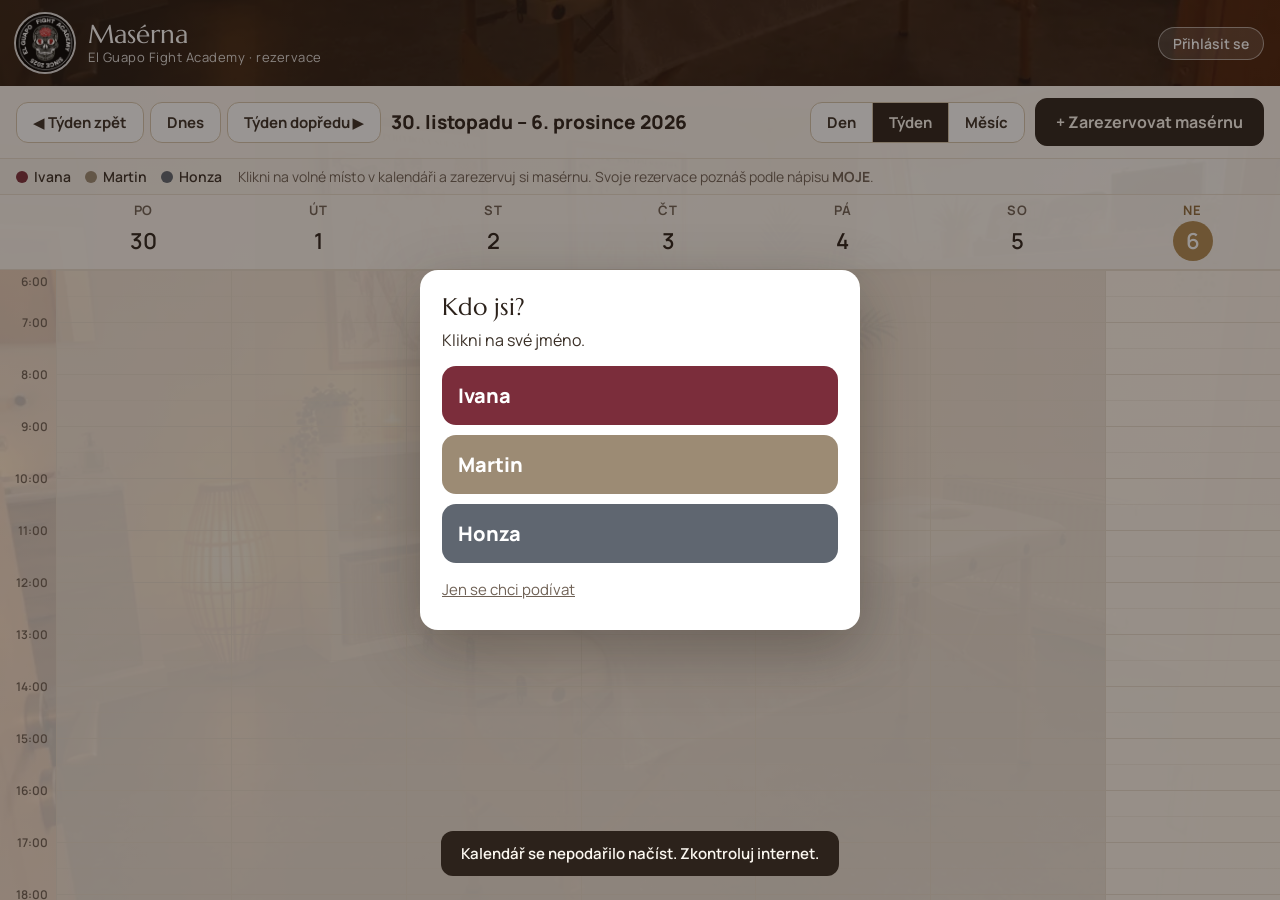
==== commit 1c7159be: "Masérna: kompaktní lišty na mobilu, kalendář od 6:00, výchozí týden, Ivana jako správkyně Co-Authore" ====
--- a/maserna/index.html
+++ b/maserna/index.html
@@ -92,6 +92,7 @@
   .tg-scroll { flex: 1; overflow-y: auto; overflow-x: hidden; position: relative; }
   .tg-body { display: flex; position: relative; height: calc(var(--hour) * 24); user-select: none; -webkit-user-select: none; }
   .tg-body .gut { width: var(--gutter); flex: none; position: relative; }
+  .hl.first { transform: none; top: 3px !important; }
   .hl { position: absolute; right: 8px; font-size: 12px; font-weight: 600; color: var(--muted); transform: translateY(-50%); }
   .col { flex: 1; min-width: 0; position: relative; border-left: 1px solid var(--line); cursor: pointer;
     background-color: rgba(255,255,255,.6);
@@ -168,27 +169,36 @@
 
   .fab { display: none; }
   @media (max-width: 760px) {
-    .hero { padding: 10px 12px; gap: 10px; }
-    .hero img { width: 46px; height: 46px; }
-    .hero h1 { font-size: 21px; }
-    .hero .sub { font-size: 11px; }
-    .me { flex-direction: column; align-items: flex-end; gap: 4px; font-size: 14px; }
+    /* mobil: lišty co nejnižší, ať kalendář zabírá většinu obrazovky */
+    .hero { padding: 6px 12px; gap: 10px; }
+    .hero img { width: 34px; height: 34px; box-shadow: 0 0 0 1.5px rgba(255,255,255,.85); }
+    .hero h1 { font-size: 19px; }
+    .hero .sub, .me .melbl { display: none; }
+    .me { gap: 8px; font-size: 14px; }
     .me button { padding: 4px 10px; font-size: 13px; }
-    .bar { padding: 10px 12px; gap: 8px; }
-    .bar .add { display: none; }
-    .nav { width: 100%; }
-    .nav .btn { flex: 1; padding: 10px 6px; font-size: 14px; }
-    .range { font-size: 17px; width: 100%; text-align: center; order: -1; }
-    .seg { width: 100%; }
-    .seg button { flex: 1; }
-    .info { padding: 6px 12px; font-size: 13px; }
-    .info .tip { display: none; }
-    :root { --gutter: 46px; --hour: 56px; }
-    .dh .dn { font-size: 18px; width: 34px; height: 34px; line-height: 34px; }
+    .bar { display: grid; grid-template-columns: 72px 1fr 72px; grid-template-areas: "prev range next" "seg seg today"; gap: 6px; padding: 6px 10px; }
+    .nav { display: contents; }
+    #prev { grid-area: prev; } #next { grid-area: next; } #today { grid-area: today; }
+    #prev, #next { padding: 0; font-size: 18px; height: 40px; }
+    .range { grid-area: range; font-size: 17px; text-align: center; align-self: center; }
+    .seg { grid-area: seg; }
+    .seg button { flex: 1; padding: 7px 4px; font-size: 14px; }
+    #today { padding: 7px 4px; font-size: 14px; }
+    .bar .add, .bar .spacer, .info { display: none; }
+    :root { --gutter: 38px; --hour: 52px; }
+    .hl { font-size: 11px; right: 5px; }
+    .dh { padding: 3px 0 4px; }
+    .dh .wd { font-size: 11px; }
+    .dh .dn { font-size: 16px; width: 28px; height: 28px; line-height: 28px; margin-top: 1px; }
+    .view-week .ev { left: 1px; right: 2px; padding: 2px 3px; font-size: 11px; line-height: 1.2; border-radius: 5px; }
+    .view-week .ev .when { white-space: normal; }
+    .view-week .ev .note, .view-week .ev .tag { display: none; }
+    .view-week .ev.short > div { display: block; }
+    .view-week .ev.short .when { display: none; }
     .mg { grid-auto-rows: minmax(64px, 1fr); }
     .mc { padding: 2px; }
     .chip { font-size: 10px; padding: 1px 3px; }
-    .fab { display: flex; align-items: center; gap: 8px; position: fixed; right: 14px; bottom: calc(16px + env(safe-area-inset-bottom)); border-radius: 999px; border: 0; background: var(--espresso); color: var(--cream); font-size: 17px; font-weight: 800; padding: 15px 22px; box-shadow: 0 8px 24px rgba(44,34,27,.4); z-index: 20; }
+    .fab { display: flex; align-items: center; gap: 6px; position: fixed; right: 12px; bottom: calc(14px + env(safe-area-inset-bottom)); border-radius: 999px; border: 0; background: var(--espresso); color: var(--cream); font-size: 16px; font-weight: 800; padding: 13px 20px; box-shadow: 0 8px 24px rgba(44,34,27,.4); z-index: 20; }
   }
 </style>
 </head>
@@ -286,6 +296,7 @@
   const PEOPLE = CFG.people || [];
   const SNAP = 15;               // minuty
   const DAY_MIN = 24 * 60;
+  const G0 = (CFG.gridStartHour ?? 6) * 60; // od kolika hodin je kalendář vidět a jde rezervovat
   const $ = (id) => document.getElementById(id);
 
   // ---------- datumy ----------
@@ -309,6 +320,8 @@
   let auth = (() => { try { return JSON.parse(localStorage.getItem("maserna-auth")); } catch { return null; } })();
   const saveAuth = (a) => { auth = a; try { a ? localStorage.setItem("maserna-auth", JSON.stringify(a)) : localStorage.removeItem("maserna-auth"); } catch {} };
   const isMine = (b) => !!auth && b.person === auth.person;
+  const isAdmin = () => !!auth && (CFG.admins || []).includes(auth.person);
+  const canEdit = (b) => isMine(b) || isAdmin();
 
   // ---------- databáze ----------
   const base = CFG.supabaseUrl.replace(/\/$/, "") + "/rest/v1";
@@ -337,8 +350,7 @@
 
   // ---------- stav ----------
   const narrow = () => innerWidth < 760;
-  let view = localGet("maserna-view") || (narrow() ? "day" : "week");
-  if (narrow() && view === "week") view = "day";
+  let view = "week"; // po otevření vždy týden
   let cursor = sod(new Date());
   let bookings = [];
   let busy = false;         // probíhá tažení – nepřekreslovat z pollingu
@@ -400,8 +412,11 @@
   function render() {
     for (const b of document.querySelectorAll("#views button")) b.classList.toggle("on", b.dataset.v === view);
     const unit = { day: "Den", week: "Týden", month: "Měsíc" }[view];
-    $("prev").textContent = `◀ ${unit} zpět`;
-    $("next").textContent = `${unit} dopředu ▶`;
+    $("prev").textContent = narrow() ? "◀" : `◀ ${unit} zpět`;
+    $("next").textContent = narrow() ? "▶" : `${unit} dopředu ▶`;
+    $("prev").setAttribute("aria-label", `${unit} zpět`);
+    $("next").setAttribute("aria-label", `${unit} dopředu`);
+    $("main").className = "main view-" + view;
     $("range").textContent = rangeLabel();
     const sc = document.querySelector(".tg-scroll");
     if (sc) lastScroll = sc.scrollTop;
@@ -411,17 +426,17 @@
   }
 
   function rangeLabel() {
-    if (view === "day") return cap(fmt(cursor, { weekday: "long", day: "numeric", month: "long" }));
+    if (view === "day") return cap(fmt(cursor, { weekday: narrow() ? "short" : "long", day: "numeric", month: "long" }));
     if (view === "month") return cap(fmt(cursor, { month: "long", year: "numeric" }));
     const s = sow(cursor), e = addDays(s, 6);
-    if (s.getMonth() === e.getMonth()) return `${s.getDate()}.–${fmt(e, { day: "numeric", month: "long", year: "numeric" })}`;
+    if (s.getMonth() === e.getMonth()) return `${s.getDate()}.–${fmt(e, narrow() ? { day: "numeric", month: "long" } : { day: "numeric", month: "long", year: "numeric" })}`;
     return `${fmt(s, { day: "numeric", month: "long" })} – ${fmt(e, { day: "numeric", month: "long", year: "numeric" })}`;
   }
 
   function renderMe() {
     const me = $("me");
     if (auth) {
-      me.innerHTML = `<div>Přihlášen/a jako<br><span class="who"><span class="dot" style="background:${colorOf(auth.person)}"></span>${esc(auth.person)}</span></div><button id="logout">Odhlásit</button>`;
+      me.innerHTML = `<div><span class="melbl">Přihlášen/a jako<br></span><span class="who"><span class="dot" style="background:${colorOf(auth.person)}"></span>${esc(auth.person)}</span></div><button id="logout">Odhlásit</button>`;
       $("logout").onclick = () => { saveAuth(null); renderMe(); render(); };
     } else {
       me.innerHTML = `<button id="loginBtn">Přihlásit se</button>`;
@@ -445,9 +460,10 @@
     const scroll = el("div", "tg-scroll");
     const body = el("div", "tg-body");
     const gut = el("div", "gut");
-    for (let h = 1; h < 24; h++) {
-      const l = el("div", "hl");
-      l.style.top = `calc(var(--hour) * ${h})`;
+    body.style.height = `calc(var(--hour) * ${(DAY_MIN - G0) / 60})`;
+    for (let h = G0 / 60; h < 24; h++) {
+      const l = el("div", "hl" + (h === G0 / 60 ? " first" : ""));
+      l.style.top = `calc(var(--hour) * ${h - G0 / 60})`;
       l.textContent = `${h}:00`;
       gut.append(l);
     }
@@ -459,8 +475,8 @@
       layoutDay(d).forEach(({ b, lane, lanes }) => col.append(eventEl(b, lane, lanes)));
       if (sameDay(d, today)) {
         const n = el("div", "now");
-        n.style.top = `calc(var(--hour) * ${minsOf(new Date()) / 60})`;
-        col.append(n);
+        n.style.top = `calc(var(--hour) * ${(minsOf(new Date()) - G0) / 60})`;
+        if (minsOf(new Date()) >= G0) col.append(n);
       }
       attachCreate(col);
       body.append(col);
@@ -469,7 +485,7 @@
     main.append(head, scroll);
 
     head.style.setProperty("--sbw", scroll.offsetWidth - scroll.clientWidth + "px");
-    scroll.scrollTop = lastScroll ?? hourPx() * (CFG.dayStartHour ?? 7);
+    scroll.scrollTop = lastScroll ?? 0;
   }
 
   const hourPx = () => parseFloat(getComputedStyle(document.documentElement).getPropertyValue("--hour")) || 52;
@@ -514,14 +530,15 @@
       ev.style.width = `calc(${100 / lanes}% - 8px)`;
     }
     placeEvent(ev, minsOf(s), sameDay(s, e) ? minsOf(e) : DAY_MIN);
-    ev.innerHTML = `<div class="who"></div><div class="when"></div><div class="note"></div>` + (isMine(b) ? `<div class="rs"></div>` : "");
+    ev.innerHTML = `<div class="who"></div><div class="when"></div><div class="note"></div>` + (canEdit(b) ? `<div class="rs"></div>` : "");
     fillEvent(ev, b, s, e);
     attachDrag(ev, b);
     return ev;
   }
 
   function placeEvent(ev, sMin, eMin) {
-    ev.style.top = `calc(var(--hour) * ${sMin / 60})`;
+    sMin = Math.max(sMin, G0);
+    ev.style.top = `calc(var(--hour) * ${(sMin - G0) / 60})`;
     ev.style.height = `calc(var(--hour) * ${(eMin - sMin) / 60} - 2px)`;
     ev.classList.toggle("short", eMin - sMin <= 30);
   }
@@ -571,7 +588,7 @@
     }
     return null;
   }
-  const yToMin = (col, y) => ((y - col.getBoundingClientRect().top) / hourPx()) * 60;
+  const yToMin = (col, y) => G0 + ((y - col.getBoundingClientRect().top) / hourPx()) * 60;
   const snap = (m, f = Math.round) => f(m / SNAP) * SNAP;
   const clamp = (v, a, b) => Math.max(a, Math.min(b, v));
 
@@ -580,7 +597,7 @@
     col.addEventListener("pointerdown", (e) => {
       if (e.target !== col || e.button > 0) return;
       const touch = e.pointerType === "touch";
-      const m0 = clamp(snap(yToMin(col, e.clientY), Math.floor), 0, DAY_MIN - SNAP);
+      const m0 = clamp(snap(yToMin(col, e.clientY), Math.floor), G0, DAY_MIN - SNAP);
       const x0 = e.clientX, y0 = e.clientY;
       let ghost = null, range = null, cancelled = false;
 
@@ -592,10 +609,10 @@
         if (!ghost && Math.hypot(ev.clientX - x0, ev.clientY - y0) < 5) return;
         busy = true;
         if (!ghost) { ghost = el("div", "ghost"); col.append(ghost); }
-        const m1 = clamp(snap(yToMin(col, ev.clientY), Math.ceil), 0, DAY_MIN);
+        const m1 = clamp(snap(yToMin(col, ev.clientY), Math.ceil), G0, DAY_MIN);
         const s = Math.min(m0, m1), en = Math.max(m0 + SNAP, m1);
         range = [s, en];
-        ghost.style.top = `calc(var(--hour) * ${s / 60})`;
+        ghost.style.top = `calc(var(--hour) * ${(s - G0) / 60})`;
         ghost.style.height = `calc(var(--hour) * ${(en - s) / 60} - 2px)`;
         const d = parseYmd(col.dataset.date);
         ghost.textContent = `${hm(atMin(d, s))}–${hm(atMin(d, en))}`;
@@ -607,7 +624,7 @@
         const d = parseYmd(col.dataset.date);
         let s, en;
         if (range) [s, en] = range;
-        else { s = clamp(Math.floor(m0 / 30) * 30, 0, DAY_MIN - 60); en = s + 60; }
+        else { s = clamp(Math.floor(m0 / 30) * 30, G0, DAY_MIN - 60); en = s + 60; }
         newBooking(atMin(d, s), atMin(d, en));
       };
       const done = () => {
@@ -629,7 +646,7 @@
     ev.addEventListener("pointerdown", (e) => {
       if (e.button > 0) return;
       e.stopPropagation();
-      if (!isMine(b) || e.pointerType === "touch") {
+      if (!canEdit(b) || e.pointerType === "touch") {
         const x0 = e.clientX, y0 = e.clientY;
         const up = (u) => {
           removeEventListener("pointerup", up);
@@ -658,7 +675,7 @@
           const col = colAt(m.clientX) || ev.parentElement;
           if (col !== ev.parentElement) col.append(ev);
           const d = parseYmd(col.dataset.date);
-          const st = clamp(sMin + delta, 0, DAY_MIN - dur);
+          const st = clamp(sMin + delta, G0, DAY_MIN - dur);
           ns = atMin(d, st); ne = new Date(ns.getTime() + dur * 60000);
           placeEvent(ev, st, st + dur);
         }
@@ -753,23 +770,23 @@
 
   function openModal(b, start, end) {
     editing = b;
-    const mine = !b || isMine(b);
+    const mine = !b || canEdit(b);
     if (b) { start = new Date(b.starts_at); end = new Date(b.ends_at); }
     if (!start) {
       const n = new Date();
       const base = sameDay(cursor, sod(n)) || cursor < n ? n : cursor;
-      const m = sameDay(base, n) ? Math.ceil((minsOf(n) + 1) / 30) * 30 : 9 * 60;
+      const m = sameDay(base, n) ? Math.max(Math.ceil((minsOf(n) + 1) / 30) * 30, G0) : 9 * 60;
       start = atMin(base, Math.min(m, DAY_MIN - 60));
       end = new Date(start.getTime() + 3600000);
     }
     const person = b ? b.person : auth.person;
-    $("mtitle").textContent = !b ? "Zarezervovat masérnu" : mine ? "Moje rezervace" : "Masérna je obsazená";
+    $("mtitle").textContent = !b ? "Zarezervovat masérnu" : isMine(b) ? "Moje rezervace" : mine ? "Rezervace – " + b.person : "Masérna je obsazená";
     $("mwho").innerHTML = `<span class="dot" style="background:${colorOf(person)}"></span>${esc(person)}`;
     $("medit").hidden = !mine;
     $("msave").hidden = !mine;
     $("mdelwrap").hidden = !(b && mine);
     $("mcancel").textContent = mine ? "Zavřít" : "OK";
-    $("mview").innerHTML = mine ? "" :
+    $("mview").innerHTML = mine ? (b && !isMine(b) ? `<p class="hint">Upravuješ jako správkyně.</p>` : "") :
       `<p style="margin-top:12px;font-size:17px"><b>${cap(fmt(start, { weekday: "long", day: "numeric", month: "long" }))}</b><br>${hm(start)} – ${hm(end)}${b.note ? "<br>" + esc(b.note) : ""}</p>
        <p class="hint">Tuhle rezervaci může změnit nebo smazat jen ${esc(b.person)}.</p>`;
     $("mdate").value = ymd(start);
@@ -793,6 +810,7 @@
     const s = atMin(d, fh * 60 + fm);
     const en = th === 0 && tm === 0 ? addDays(d, 1) : atMin(d, th * 60 + tm);
     if (en <= s) return (err.textContent = "Čas „Do“ musí být později než „Od“.");
+    if (minsOf(s) < G0) return (err.textContent = `Masérna se dá rezervovat od ${G0 / 60}:00.`);
     // ověř kolize i mimo zrovna zobrazený rozsah
     try {
       const around = await db.list(s, en);
@@ -822,7 +840,7 @@
   $("login").addEventListener("pointerdown", (e) => { if (e.target === $("login")) closeLogin(); });
 
   // ---------- navigace ----------
-  function setView(v) { view = v; localSet("maserna-view", v); lastScroll = null; load(); }
+  function setView(v) { view = v; lastScroll = null; load(); }
   function shift(dir) {
     if (view === "day") cursor = addDays(cursor, dir);
     else if (view === "week") cursor = addDays(cursor, 7 * dir);
@@ -861,9 +879,11 @@
   if (!auth && !localGet("maserna-seen")) { localSet("maserna-seen", "1"); openLogin(); }
   setInterval(() => { if (!busy && !document.hidden && !document.querySelector(".backdrop.open")) load(); }, 15000);
   document.addEventListener("visibilitychange", () => { if (!document.hidden) load(); });
+  let wasNarrow = narrow();
+  addEventListener("resize", () => { if (narrow() !== wasNarrow) { wasNarrow = narrow(); render(); } });
   setInterval(() => {
     const n = document.querySelector(".now");
-    if (n) n.style.top = `calc(var(--hour) * ${minsOf(new Date()) / 60})`;
+    if (n) n.style.top = `calc(var(--hour) * ${(minsOf(new Date()) - G0) / 60})`;
   }, 60000);
 })();
 </script>
